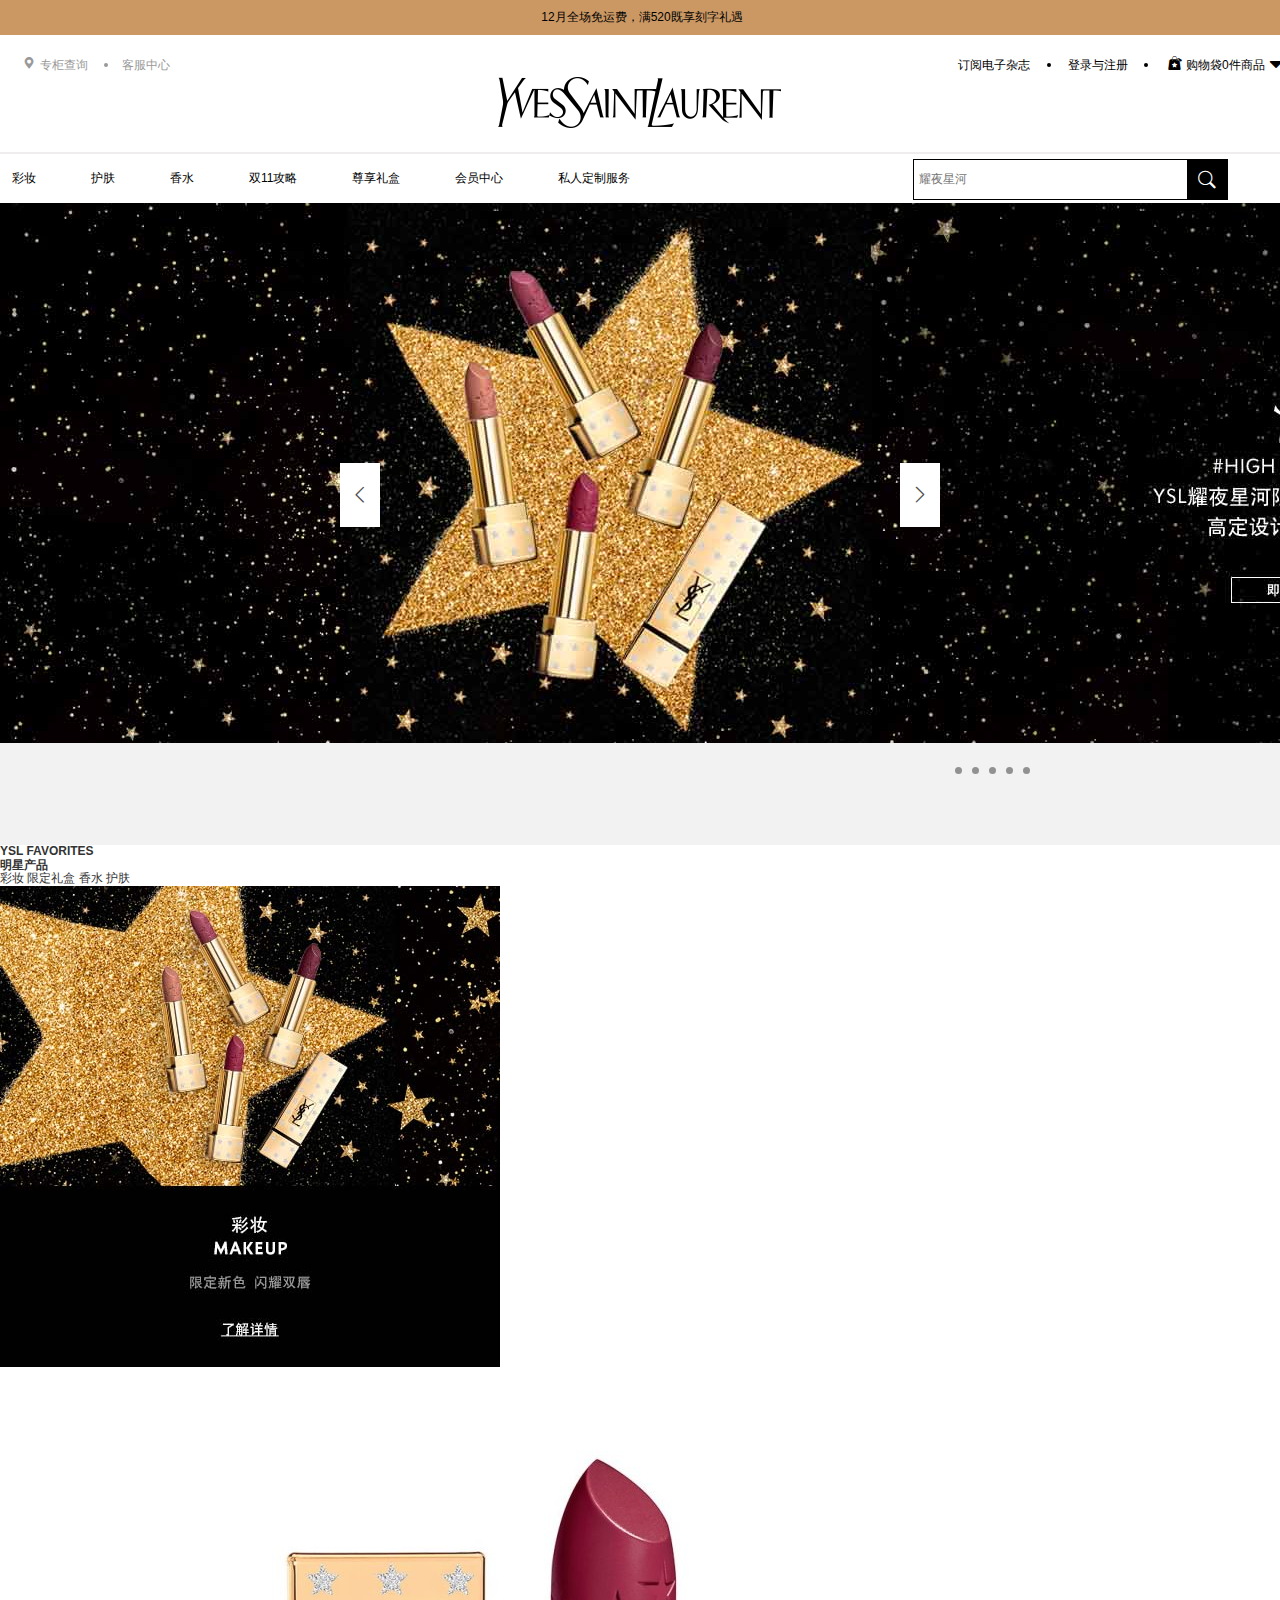
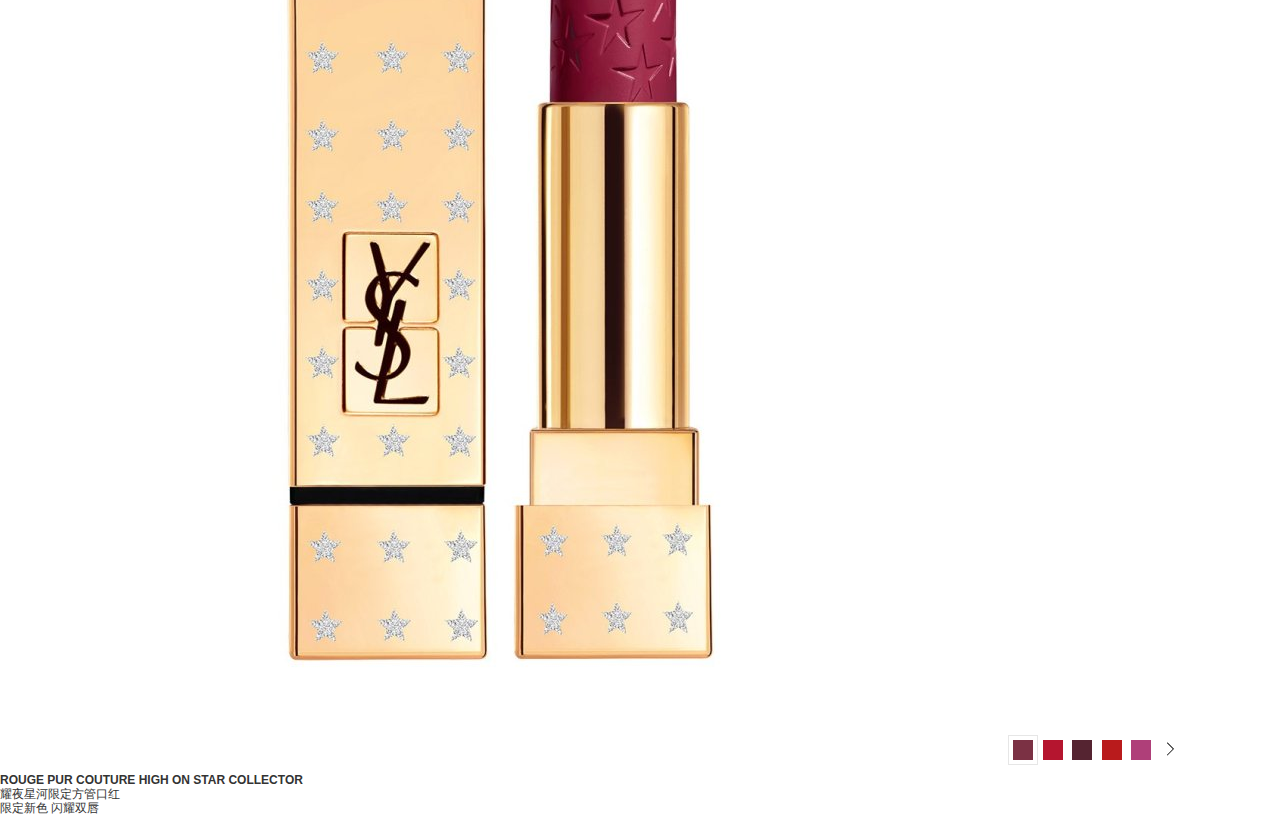
==== index.html @ 13179c7d "提交作业" ====
<!DOCTYPE html>
<html lang="en">

<head>
    <meta charset="UTF-8">
    <meta name="viewport" content="width=device-width, initial-scale=1.0">
    <meta http-equiv="X-UA-Compatible" content="ie=edge">
    <title>Document</title>
    <link rel="stylesheet" href="./lib/reset/reset.css">
    <link rel="stylesheet" href="./css/common.css">
    <link rel="stylesheet" href="./css/index.css">
</head>

<body>
    <!-- 顶部 -->
    <div class="top">
        <div class="container">
            <a href="">12月全场免运费，满520既享刻字礼遇</a>
        </div>
    </div>
    <!-- 顶部导航 -->
    <div class="topnav">
        <div class="container">
            <div class="topnav-left">
                <a href=""><i class="iconfont">&#xe734;</i> 专柜查询</a>
                <a href="" class="dian">客服中心</a>
            </div>
            <img src="./img/logo@2x.png" alt="">
            <div class="topnav-right">
                <a href="">订阅电子杂志</a>
                <a href="" class="dian">登录与注册</a>
                <a href=""><i class="iconfont">&#xe719;</i> 购物袋0件商品 <i class="iconfont">&#xe642;</i></a>
            </div>
            <hr>
        </div>
    </div>
    <!-- 搜索框 -->
    <div class="searchnav">
            <div class="mylips">
                    <div class="mylips-text clearfix">
                        <dl>
                            <dt>唇部</dt>
                            <dd>唇膏</dd>
                            <dd>唇釉</dd>
                            <dd>唇油</dd>
                            <dd>唇颊霜</dd>
                        </dl>
                        <dl>
                            <dt>面部</dt>
                            <dd>明彩笔</dd>
                            <dd>妆前隔离</dd>
                            <dd>粉底</dd>
                            <dd>粉饼</dd>
                            <dd>蜜粉</dd>
                            <dd>腮红</dd>
                        </dl>
                        <dl>
                            <dt>眼部</dt>
                            <dd>睫毛膏</dd>
                            <dd>眼线</dd>
                            <dd>眉笔</dd>
                            <dd>眼影</dd>
                        </dl>
                        <dl>
                            <dt>甲油</dt>
                        </dl>
                        <dl>
                            <dt>套装及工具</dt>
                        </dl>
                    </div>
                    <div class="mylips-show">
                        <div class="mylips-show-one">
                                <strong class="new-product">新品</strong>
                            <img src="./img/口红.jpg" alt="">
                            <h4>圣罗兰细管纯口红</h4>
                            <p>不羁16色 顷刻颠倒</p>
                            <a href="">了解详情</a>
                        </div>
                        <div class="mylips-show-two">
                            <strong class="new-product">新品</strong>
                                <img src="./img/气垫展示.jpg" alt="">
                                <h4>圣罗兰[银气垫]</h4>
                                <p>高度遮瑕 整日持妆</p>
                                <a href="">了解详情</a>
                            </div>
                    </div>
                </div>
        <div class="container clearfix">
            <div class="searchnav-tab">
                <a href="" class="cai"><span>彩妆</span>
                </a>
                <a href="">护肤</a>
                <a href="">香水</a>
                <a href="">双11攻略</a>
                <a href="">尊享礼盒</a>
                <a href="">会员中心</a>
                <a href="">私人定制服务</a>
            </div>
            <div class="searchnav-search">
                <input type="text" placeholder="耀夜星河">
                <div class="searchnav-search-reading">
                    <i class="iconfont">&#xe6dd;</i>
                </div>
            </div>
        </div>
    </div>
    <!-- 轮播图 -->
    <div class="carousel">
        <a href=""><img src="./img/轮播口红.jpg" alt=""></a>
            <i class="iconfont left">&#xe74a;</i>
            <i class="iconfont right">&#xe74b;</i>
            <ul>
                <li></li>
                <li></li>
                <li></li>
                <li></li>
                <li></li>
            </ul>
    </div>
    <!-- 明星产品 -->
    <div class="star">
        <div class="container">
            <div class="star-title">
                <h4>YSL FAVORITES</h4>
                <h2>明星产品</h2>
                <div class="star-title-tab">
                    <a href="">彩妆</a>
                    <a href="">限定礼盒</a>
                    <a href="">香水</a>
                    <a href="">护肤</a>
                </div>
            </div>
            <div class="star-content">
                <img src="./img/彩妆了解详情.jpg" alt="">
                <div class="star-content-right">
                    <a href="">
                        <img src="./img/方管口红.jpg" alt="">
                        <img src="./img/图层2.png" alt="">
                        <h4>ROUGE PUR COUTURE HIGH ON STAR COLLECTOR</h4>
                        <p>耀夜星河限定方管口红</p>
                        <span>限定新色 闪耀双唇</span>
                    </a>
                </div>
            </div>
        </div>
    </div>
</body>

</html>
---- css/common.css ----
/* 版心 */
.container{
    position: relative;
    width: 1284px;
    margin: 0 auto;
}
/* 清除浮动 */
.clearfix:before,
.clearfix:after{
    content: "";
    display: table;
}
.clearfix:after{
    clear: both;
}
.container{
    *zoom: 1;
}
/* 字体图标 */
@font-face {font-family: "iconfont";
    src: url('../fonts/iconfont.eot?t=1575134746528'); /* IE9 */
    src: url('../fonts/iconfont.eot?t=1575134746528#iefix') format('embedded-opentype'), /* IE6-IE8 */
    url('[data-uri]') format('woff2'),
    url('../fonts/iconfont.woff?t=1575134746528') format('woff'),
    url('../fonts/iconfont.ttf?t=1575134746528') format('truetype'), /* chrome, firefox, opera, Safari, Android, iOS 4.2+ */
    url('../fonts/iconfont.svg?t=1575134746528#iconfont') format('svg'); /* iOS 4.1- */
  }
  
  .iconfont {
    font-family: "iconfont" !important;
    font-size: 16px;
    font-style: normal;
    -webkit-font-smoothing: antialiased;
    -moz-osx-font-smoothing: grayscale;
  }
  
  .icon-xiasanjiaoxing:before {
    content: "\e642";
  }
  
  .icon-yuandian:before {
    content: "\e630";
  }
  
  .icon-shouji:before {
    content: "\e615";
  }
  
  .icon-xinlang:before {
    content: "\e608";
  }
  
  .icon-suo:before {
    content: "\e657";
  }
  
  .icon-dizhi:before {
    content: "\e734";
  }
  
  .icon-liwu:before {
    content: "\e639";
  }
  
  .icon-qicheqianlian-:before {
    content: "\e610";
  }
  
  .icon-fangdajing:before {
    content: "\e6dd";
  }
  
  .icon-weixin:before {
    content: "\e686";
  }
  
  .icon-changyongtubiao-xianxingdaochu-zhuanqu-:before {
    content: "\e74a";
  }
  
  .icon-changyongtubiao-xianxingdaochu-zhuanqu-1:before {
    content: "\e74b";
  }
  
  .icon-V:before {
    content: "\e719";
  }
---- css/index.css ----
/* 顶部 */
.top{
    height: 35px;
    background-color: #cb9864;
}
.top a{
    display: block;
    font-size: 12px;
    color: #000000;
    line-height: 35px;
    text-align: center;
}
/* 顶部导航 */
.topnav{
    height: 118px;
}
.topnav hr{
    width: 1340px;
    border: 1px solid #efeded;
    margin-top: 20px;
}
.topnav-left{
    float: left;
    margin-left: 21px;
    margin-top: 19px;
}
.topnav-left a{
    color: #999999;
}
.topnav-left .dian{
    position: relative;
    margin-left: 30px;
}
.topnav-left .dian:after{
    content: "";
    position: absolute;
    top: 5px;
    left: -18px;
    width: 4px;
    height: 4px;
    background-color: #999999;
    border-radius: 50%;
}
.topnav img{
    width: 283px;
    margin-top: 42px;
    margin-left: 328px;
    margin-right: 145px;
}
.topnav-right{
    float: right;
    margin-top: 19px;
}
.topnav-right a{
    color: #000000;
}
.topnav-right .dian{
    position: relative;
    margin: 0px 35px;
}
.topnav-right .dian:after{
    content: "";
    position: absolute;
    top: 5px;
    left: -21px;
    width: 4px;
    height: 4px;
    background-color: #000000;
    border-radius: 50%;
}
.topnav-right .dian:before{
    content: "";
    position: absolute;
    top: 5px;
    right: -20px;
    width: 4px;
    height: 4px;
    background-color: #000000;
    border-radius: 50%;
}
/* 搜索导航 */
.searchnav{
    position: relative;
    height: 50px;
}
.searchnav-tab{
    float: left;
    text-align: center;
    margin-right: 283px;
}
.searchnav-tab a{
    float: left;
    color: #000000;
    margin-right: 55px;
    line-height: 50px;
    text-align: center;
}
.searchnav a:first-child{
    /* position: relative; */
    margin-left: 12px;
}
.searchnav a:last-child{
    margin-right: 0px;
}
.searchnav-search{
    float: left;
    width: 313px;
    height: 39px;
    border: 1px solid #000000;
    text-align: center;
    margin-top: 6px;
}
.searchnav-search input{
    float: left;
    width: 263px;
    height: 37px;
    padding: 0px 5px;
    border: none;
    color: #000000;
}
.searchnav-search .searchnav-search-reading{
    float: right;
    width: 40px;
    height: 40px;
    background-color: #000000;
}
.searchnav-search i{
    font-size: 20px;
    color: #ffffff;
    line-height: 40px;
}
/* 鼠标移入效果 */
.searchnav .mylips{
    display: none;
    position: absolute;
    bottom: -510px;
    left: 0px;
    width: 1920px;
    height: 507px;
    background-color: #ffffff;
    border-top: 1px solid #000000;
}
.cai:hover .mylips{
    display: block;
}
.cai:hover{
    color: #d9b58f;
}
.mylips-text{
    height: 243px;
    padding: 42px 0px;
}
.mylips-text dl:first-child{
    margin-left: 332px;
}
.mylips-text dl{
    float: left;
    text-align: left;
    margin-right: 210px;
}
.mylips-text dl dt{
    font-weight: bold;
    color: #000000;
    margin-bottom: 10px;
}
.mylips-text dl dd{
    line-height: 22px;
    color: #000000;
}
.mylips-show{
    height: 180px;
    padding: 30px 0px;
    background-color: #f2f2f2;
    box-sizing: border-box;
}
.mylips-show-one{
    position: relative;
    float: left;
    width: 335px;
    margin-left: 332px;
    margin-right: 295px;
}
.mylips-show-one img,
.mylips-show-two img{
    float: left;
    margin-right: 20px;
}
.mylips-show-one h4,
.mylips-show-two h4{
    float: left;
    margin-top: 27px;
    margin-bottom: 10px;
}
.mylips-show-one p,
.mylips-show-two p{
    float: left;
    margin-bottom: 30px;
}
.mylips-show-one a,
.mylips-show-two a{
    float: left;
    line-height: 12px;
    text-decoration: underline;
}
.mylips-show-two{
    position: relative;
    float: left;
    width: 335px;
}
.new-product{
    position: absolute;
    top: 0;
    left: 0;
    width: 54px;
    height: 29px;
    background-color: #000000;
    color: #ffffff;
    font-size: 12px;
    line-height: 29px;
    text-align: center;
}
/* 轮播图 */
.carousel{
    position: relative;
    height: 642px;
    /* padding-bottom: 106; */
    box-sizing: border-box;
    background-color: #f2f2f2;
}
.carousel .left{
    position: absolute;
    top: 260px;
    left: 340px;
    font-size: 20px;
    color: #4e4e4e;
    width: 40px;
    height: 64px;
    background-color: #fff;
    line-height: 64px;
    text-align: center;
}
.carousel .right{
    position: absolute;
    top: 260px;
    right: 340px;
    font-size: 20px;
    color: #4e4e4e;
    width: 40px;
    height: 64px;
    background-color: #fff;
    line-height: 64px;
    text-align: center;
}
.carousel  ul{
    text-align: center;
    height: 10px;
    margin-left: 950px;
    margin-top: 20px;
}
.carousel  ul li{
    float: left;
    width: 7px;
    height: 7px;
    border-radius: 50%;
    margin: 0px 5px;
    background-color: #919191;
    text-align: center;
}
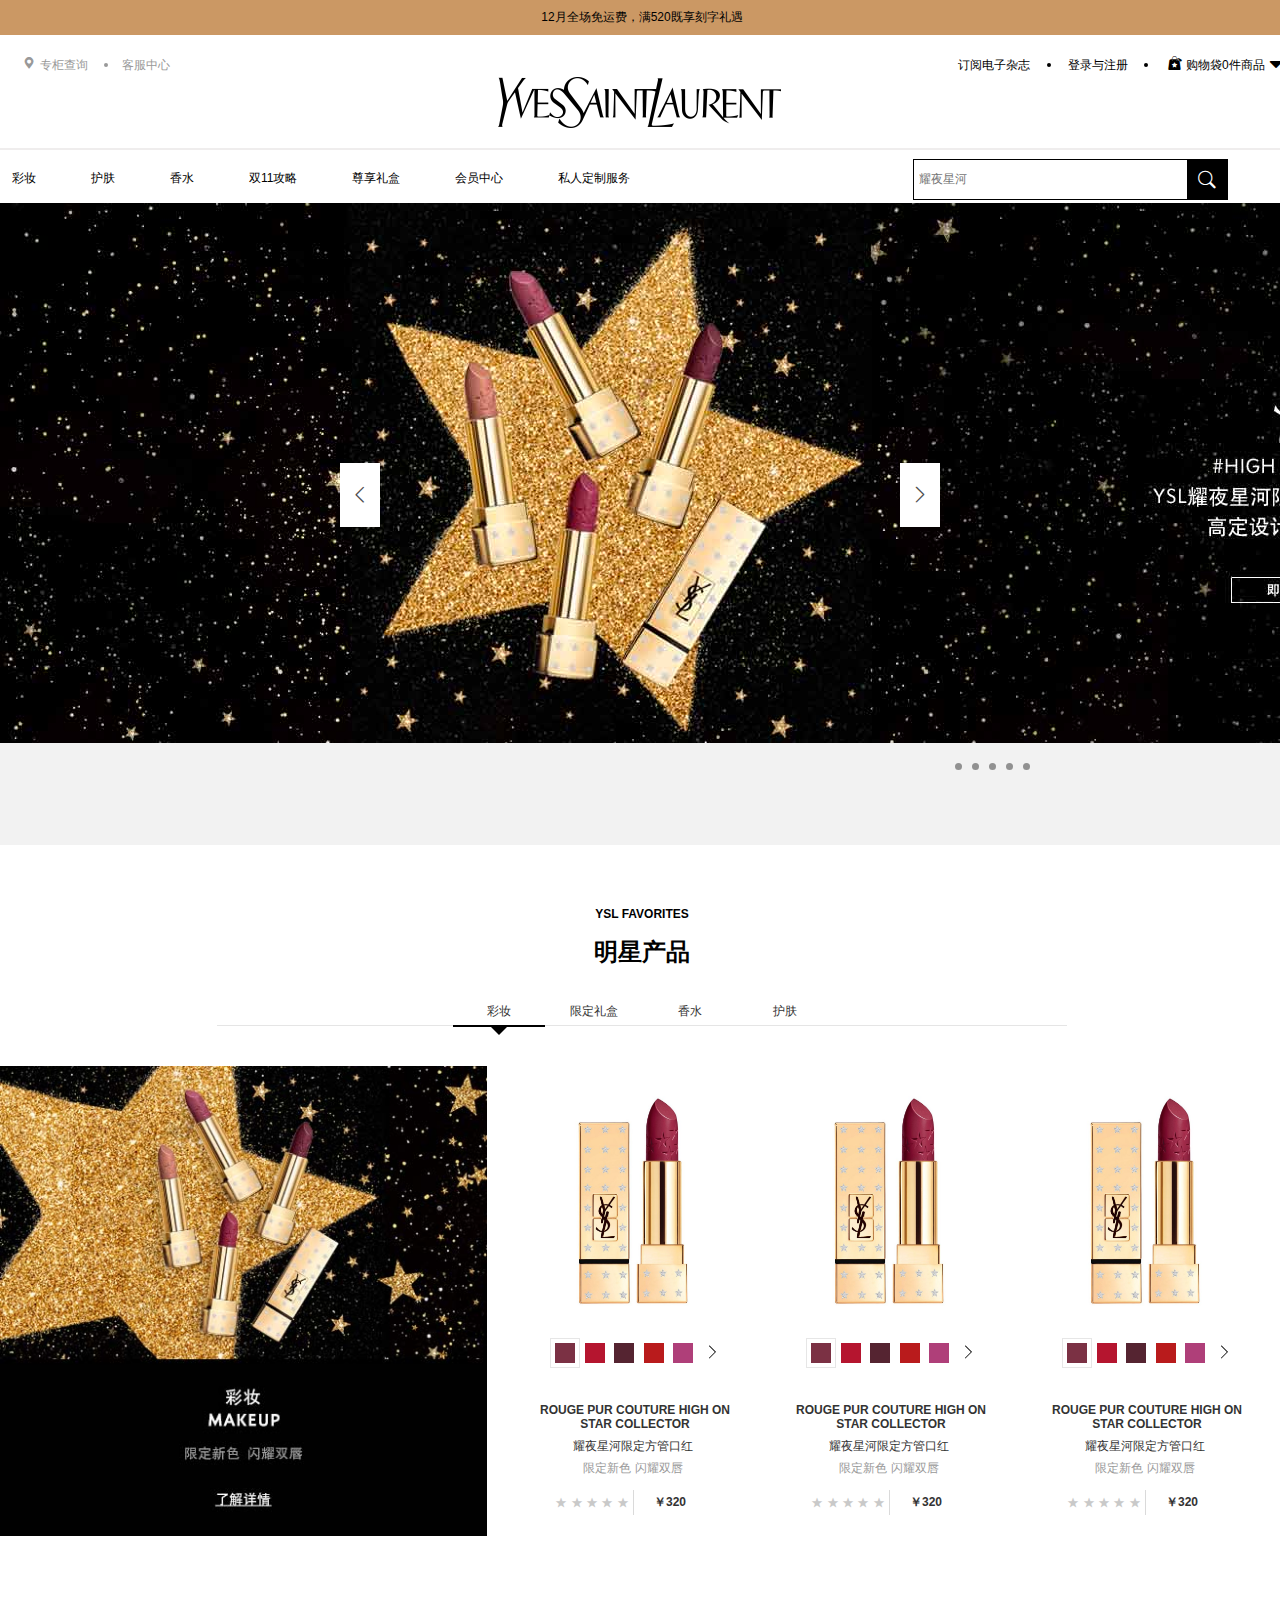
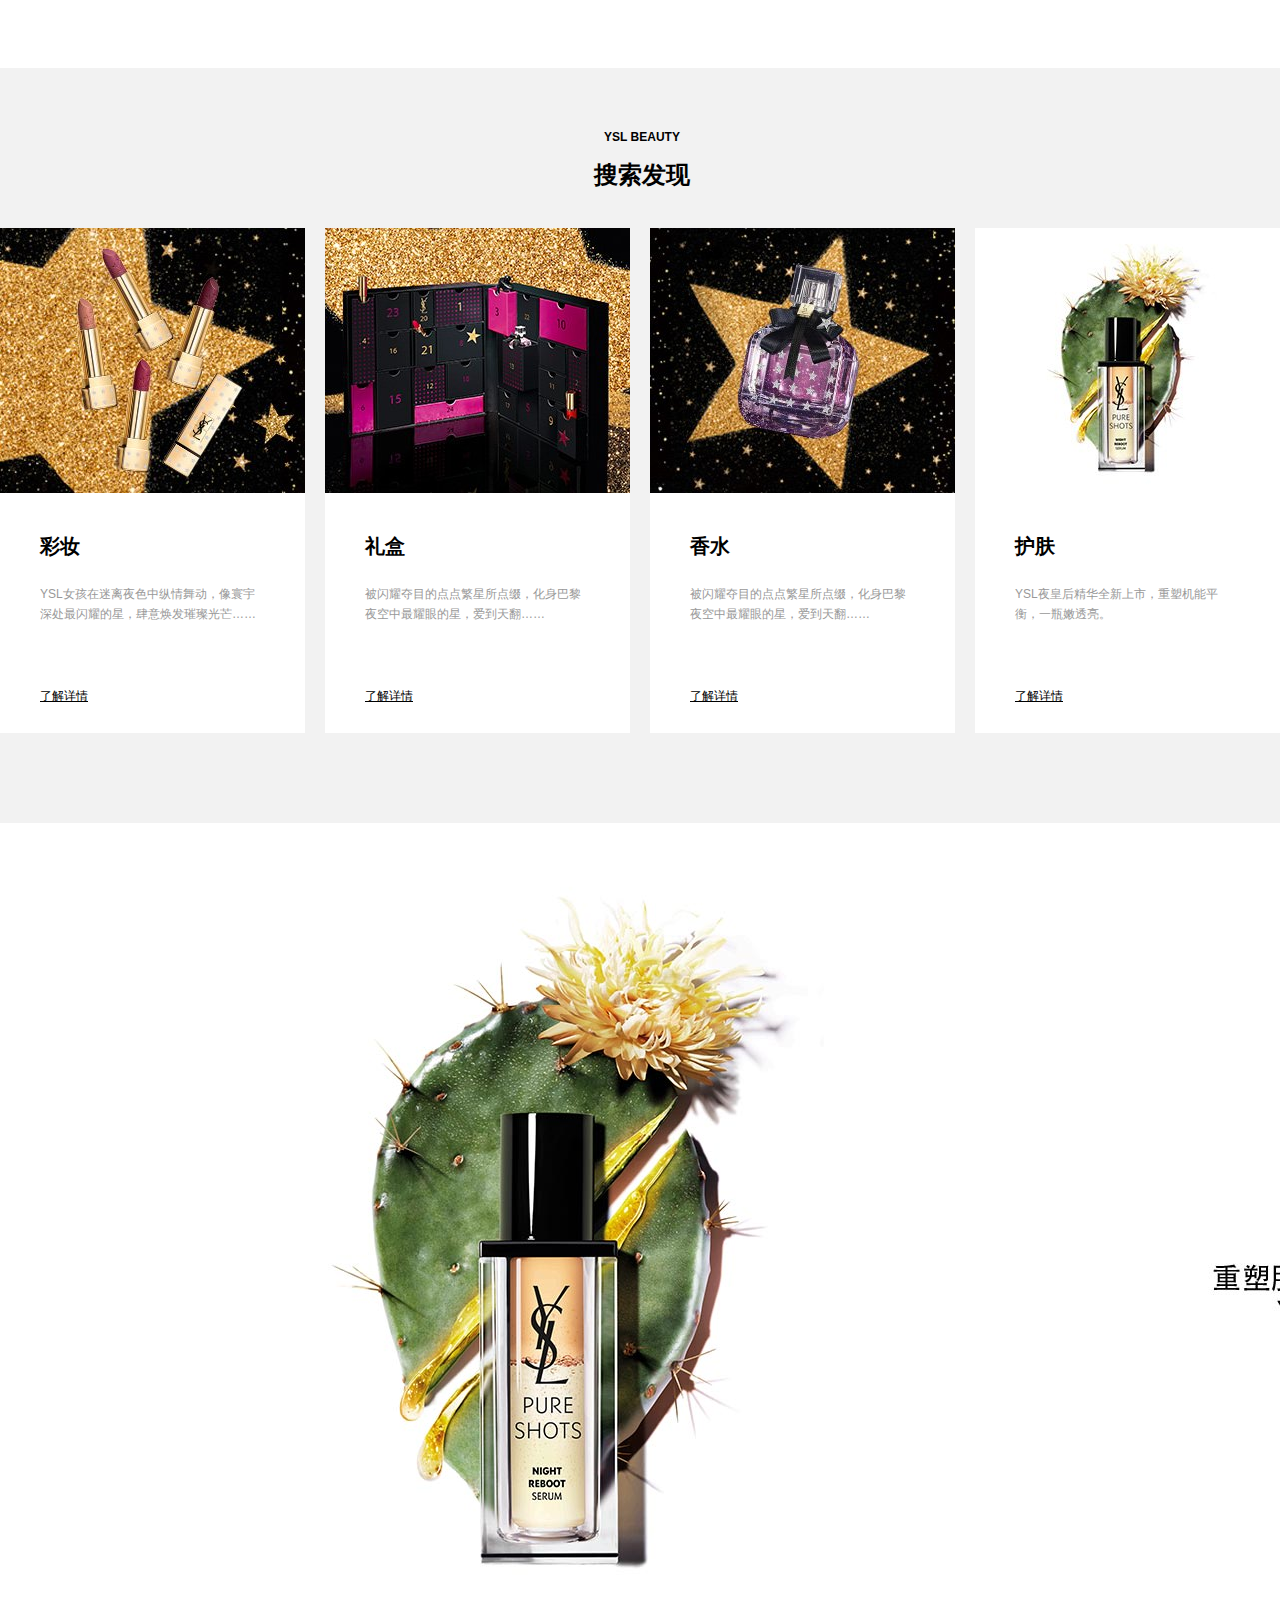
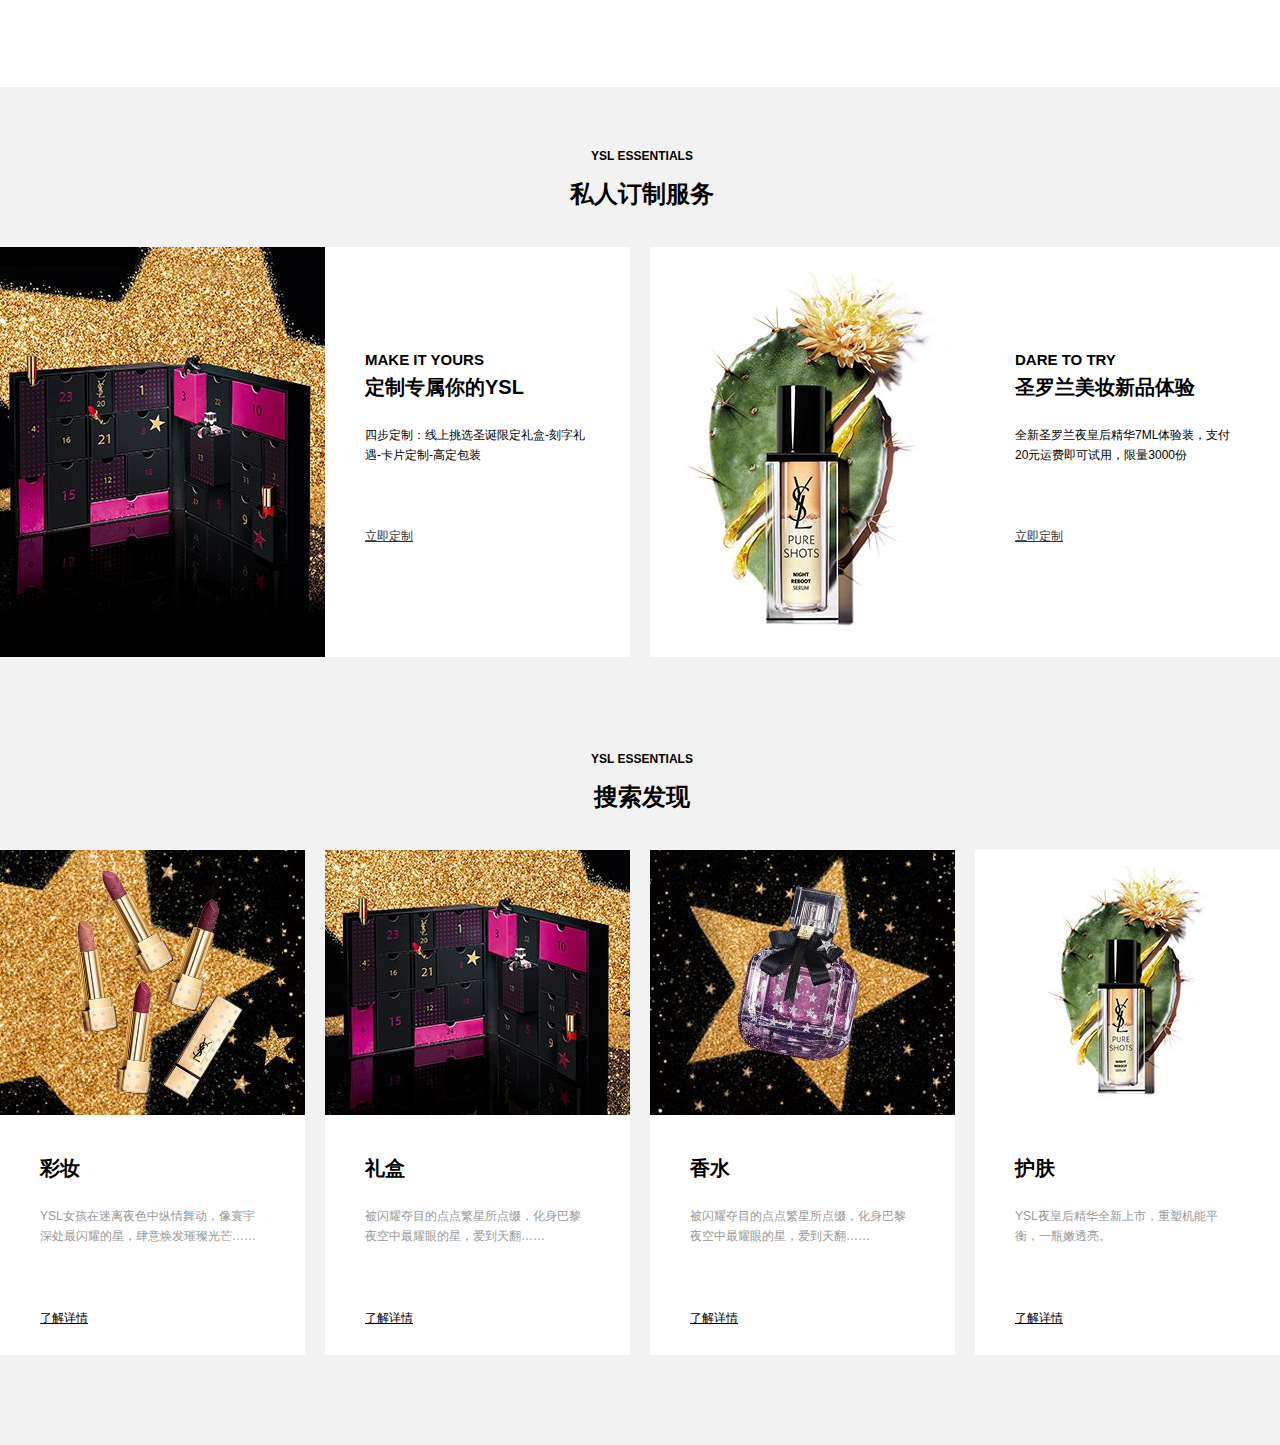
==== commit 5e1900ff: "提交作业" ====
--- a/index.html
+++ b/index.html
@@ -36,55 +36,55 @@
     </div>
     <!-- 搜索框 -->
     <div class="searchnav">
-            <div class="mylips">
-                    <div class="mylips-text clearfix">
-                        <dl>
-                            <dt>唇部</dt>
-                            <dd>唇膏</dd>
-                            <dd>唇釉</dd>
-                            <dd>唇油</dd>
-                            <dd>唇颊霜</dd>
-                        </dl>
-                        <dl>
-                            <dt>面部</dt>
-                            <dd>明彩笔</dd>
-                            <dd>妆前隔离</dd>
-                            <dd>粉底</dd>
-                            <dd>粉饼</dd>
-                            <dd>蜜粉</dd>
-                            <dd>腮红</dd>
-                        </dl>
-                        <dl>
-                            <dt>眼部</dt>
-                            <dd>睫毛膏</dd>
-                            <dd>眼线</dd>
-                            <dd>眉笔</dd>
-                            <dd>眼影</dd>
-                        </dl>
-                        <dl>
-                            <dt>甲油</dt>
-                        </dl>
-                        <dl>
-                            <dt>套装及工具</dt>
-                        </dl>
-                    </div>
-                    <div class="mylips-show">
-                        <div class="mylips-show-one">
-                                <strong class="new-product">新品</strong>
-                            <img src="./img/口红.jpg" alt="">
-                            <h4>圣罗兰细管纯口红</h4>
-                            <p>不羁16色 顷刻颠倒</p>
-                            <a href="">了解详情</a>
-                        </div>
-                        <div class="mylips-show-two">
-                            <strong class="new-product">新品</strong>
-                                <img src="./img/气垫展示.jpg" alt="">
-                                <h4>圣罗兰[银气垫]</h4>
-                                <p>高度遮瑕 整日持妆</p>
-                                <a href="">了解详情</a>
-                            </div>
-                    </div>
-                </div>
+        <div class="mylips">
+            <div class="mylips-text clearfix">
+                <dl>
+                    <dt>唇部</dt>
+                    <dd>唇膏</dd>
+                    <dd>唇釉</dd>
+                    <dd>唇油</dd>
+                    <dd>唇颊霜</dd>
+                </dl>
+                <dl>
+                    <dt>面部</dt>
+                    <dd>明彩笔</dd>
+                    <dd>妆前隔离</dd>
+                    <dd>粉底</dd>
+                    <dd>粉饼</dd>
+                    <dd>蜜粉</dd>
+                    <dd>腮红</dd>
+                </dl>
+                <dl>
+                    <dt>眼部</dt>
+                    <dd>睫毛膏</dd>
+                    <dd>眼线</dd>
+                    <dd>眉笔</dd>
+                    <dd>眼影</dd>
+                </dl>
+                <dl>
+                    <dt>甲油</dt>
+                </dl>
+                <dl>
+                    <dt>套装及工具</dt>
+                </dl>
+            </div>
+            <div class="mylips-show">
+                <div class="mylips-show-one">
+                    <strong class="new-product">新品</strong>
+                    <img src="./img/口红.jpg" alt="">
+                    <h4>圣罗兰细管纯口红</h4>
+                    <p>不羁16色 顷刻颠倒</p>
+                    <a href="">了解详情</a>
+                </div>
+                <div class="mylips-show-two">
+                    <strong class="new-product">新品</strong>
+                    <img src="./img/气垫展示.jpg" alt="">
+                    <h4>圣罗兰[银气垫]</h4>
+                    <p>高度遮瑕 整日持妆</p>
+                    <a href="">了解详情</a>
+                </div>
+            </div>
+        </div>
         <div class="container clearfix">
             <div class="searchnav-tab">
                 <a href="" class="cai"><span>彩妆</span>
@@ -107,15 +107,15 @@
     <!-- 轮播图 -->
     <div class="carousel">
         <a href=""><img src="./img/轮播口红.jpg" alt=""></a>
-            <i class="iconfont left">&#xe74a;</i>
-            <i class="iconfont right">&#xe74b;</i>
-            <ul>
-                <li></li>
-                <li></li>
-                <li></li>
-                <li></li>
-                <li></li>
-            </ul>
+        <i class="iconfont left">&#xe74a;</i>
+        <i class="iconfont right">&#xe74b;</i>
+        <ul>
+            <li></li>
+            <li></li>
+            <li></li>
+            <li></li>
+            <li></li>
+        </ul>
     </div>
     <!-- 明星产品 -->
     <div class="star">
@@ -130,20 +130,166 @@
                     <a href="">护肤</a>
                 </div>
             </div>
-            <div class="star-content">
-                <img src="./img/彩妆了解详情.jpg" alt="">
+            <div class="star-content clearfix">
+                <img src="./img/彩妆了解详情.jpg" class="cosmetics">
                 <div class="star-content-right">
                     <a href="">
                         <img src="./img/方管口红.jpg" alt="">
-                        <img src="./img/图层2.png" alt="">
-                        <h4>ROUGE PUR COUTURE HIGH ON STAR COLLECTOR</h4>
+                        <img src="./img/图层2.png" class="color-lump">
+                        <h2>ROUGE PUR COUTURE HIGH ON STAR COLLECTOR</h2>
                         <p>耀夜星河限定方管口红</p>
                         <span>限定新色 闪耀双唇</span>
-                    </a>
-                </div>
-            </div>
-        </div>
-    </div>
+                       <div class="star-content-right-footer">
+                        <div class="five-star">
+                            <i class="iconfont">&#xe66f;</i>
+                            <i class="iconfont">&#xe66f;</i>
+                            <i class="iconfont">&#xe66f;</i>
+                            <i class="iconfont">&#xe66f;</i>
+                            <i class="iconfont">&#xe66f;</i>
+                        </div>
+                        <del>￥320</del>
+                       </div>
+                    </a>
+                    <a href="">
+                        <img src="./img/方管口红.jpg" alt="">
+                        <img src="./img/图层2.png" class="color-lump">
+                        <h2>ROUGE PUR COUTURE HIGH ON STAR COLLECTOR</h2>
+                        <p>耀夜星河限定方管口红</p>
+                        <span>限定新色 闪耀双唇</span>
+                       <div class="star-content-right-footer">
+                        <div class="five-star">
+                            <i class="iconfont">&#xe66f;</i>
+                            <i class="iconfont">&#xe66f;</i>
+                            <i class="iconfont">&#xe66f;</i>
+                            <i class="iconfont">&#xe66f;</i>
+                            <i class="iconfont">&#xe66f;</i>
+                        </div>
+                        <del>￥320</del>
+                       </div>
+                    </a>
+                    <a href="">
+                        <img src="./img/方管口红.jpg" alt="">
+                        <img src="./img/图层2.png" class="color-lump">
+                        <h2>ROUGE PUR COUTURE HIGH ON STAR COLLECTOR</h2>
+                        <p>耀夜星河限定方管口红</p>
+                        <span>限定新色 闪耀双唇</span>
+                       <div class="star-content-right-footer">
+                        <div class="five-star">
+                            <i class="iconfont">&#xe66f;</i>
+                            <i class="iconfont">&#xe66f;</i>
+                            <i class="iconfont">&#xe66f;</i>
+                            <i class="iconfont">&#xe66f;</i>
+                            <i class="iconfont">&#xe66f;</i>
+                        </div>
+                        <del>￥320</del>
+                       </div>
+                    </a>
+                </div>
+            </div>
+        </div>
+    </div>
+    <!-- 搜索发现 -->
+    <div class="find">
+        <div class="container">
+            <div class="find-title">
+                <h4>YSL BEAUTY</h4>
+                <h2>搜索发现</h2>
+            </div>
+            <div class="find-content">
+                <a href="">
+                    <img src="./img/caizhuang.jpg" alt="">
+                    <h2>彩妆</h2>
+                    <p>YSL女孩在迷离夜色中纵情舞动，像寰宇深处最闪耀的星，肆意焕发璀璨光芒……</p>
+                    <del>了解详情</del>
+                </a>
+                <a href="">
+                    <img src="./img/礼盒.jpg" alt="">
+                    <h2>礼盒</h2>
+                    <p>被闪耀夺目的点点繁星所点缀，化身巴黎夜空中最耀眼的星，爱到天翻……</p>
+                    <del>了解详情</del>
+                </a>
+                <a href="">
+                    <img src="./img/香水点点繁星.jpg" alt="">
+                    <h2>香水</h2>
+                    <p>被闪耀夺目的点点繁星所点缀，化身巴黎夜空中最耀眼的星，爱到天翻……</p>
+                    <del>了解详情</del>
+                </a>
+                <a href="">
+                    <img src="./img/护肤.jpg" alt="">
+                    <h2>护肤</h2>
+                    <p>YSL夜皇后精华全新上市，重塑机能平衡，一瓶嫩透亮。</p>
+                    <del>了解详情</del>
+                </a>
+            </div>
+        </div>
+    </div>
+    <!-- 皇后精华大图 -->
+    <div class="ad">
+        <img src="./img/皇后精华大图.jpg" alt="">
+    </div>
+      <!-- 私人定制服务 -->
+      <div class="make">
+        <div class="container">
+            <div class="make-title">
+                <h4>YSL ESSENTIALS</h4>
+                <h2>私人订制服务</h2>
+            </div>
+            <div class="make-content">
+                <div class="make-content-left">
+                    <a href=""><img src="./img/定制专属你的.jpg" alt=""></a>
+                    <div class="make-content-left-text">
+                            <h2>MAKE IT YOURS</h2>
+                            <h3>定制专属你的YSL</h3>
+                            <p>四步定制：线上挑选圣诞限定礼盒-刻字礼遇-卡片定制-高定包装</p>
+                            <a href="">立即定制</a>
+                    </div>
+                </div>
+                <div class="make-content-left">
+                        <a href=""><img src="./img/皇后精华新品体验.jpg" alt=""></a>
+                        <div class="make-content-left-text">
+                                <h2>DARE TO TRY</h2>
+                                <h3>圣罗兰美妆新品体验</h3>
+                                <p>全新圣罗兰夜皇后精华7ML体验装，支付20元运费即可试用，限量3000份</p>
+                                <a href="">立即定制</a>
+                        </div>
+                    </div>
+            </div>
+        </div>
+    </div>
+    <!-- 寻找你的妆彩灵感 -->
+    <div class="find">
+            <div class="container">
+                <div class="find-title">
+                    <h4>YSL ESSENTIALS</h4>
+                    <h2>搜索发现</h2>
+                </div>
+                <div class="find-content">
+                    <a href="">
+                        <img src="./img/caizhuang.jpg" alt="">
+                        <h2>彩妆</h2>
+                        <p>YSL女孩在迷离夜色中纵情舞动，像寰宇深处最闪耀的星，肆意焕发璀璨光芒……</p>
+                        <del>了解详情</del>
+                    </a>
+                    <a href="">
+                        <img src="./img/礼盒.jpg" alt="">
+                        <h2>礼盒</h2>
+                        <p>被闪耀夺目的点点繁星所点缀，化身巴黎夜空中最耀眼的星，爱到天翻……</p>
+                        <del>了解详情</del>
+                    </a>
+                    <a href="">
+                        <img src="./img/香水点点繁星.jpg" alt="">
+                        <h2>香水</h2>
+                        <p>被闪耀夺目的点点繁星所点缀，化身巴黎夜空中最耀眼的星，爱到天翻……</p>
+                        <del>了解详情</del>
+                    </a>
+                    <a href="">
+                        <img src="./img/护肤.jpg" alt="">
+                        <h2>护肤</h2>
+                        <p>YSL夜皇后精华全新上市，重塑机能平衡，一瓶嫩透亮。</p>
+                        <del>了解详情</del>
+                    </a>
+                </div>
+            </div>
+        </div>
 </body>
-
 </html>--- a/css/common.css
+++ b/css/common.css
@@ -18,72 +18,75 @@
 }
 /* 字体图标 */
 @font-face {font-family: "iconfont";
-    src: url('../fonts/iconfont.eot?t=1575134746528'); /* IE9 */
-    src: url('../fonts/iconfont.eot?t=1575134746528#iefix') format('embedded-opentype'), /* IE6-IE8 */
-    url('[data-uri]') format('woff2'),
-    url('../fonts/iconfont.woff?t=1575134746528') format('woff'),
-    url('../fonts/iconfont.ttf?t=1575134746528') format('truetype'), /* chrome, firefox, opera, Safari, Android, iOS 4.2+ */
-    url('../fonts/iconfont.svg?t=1575134746528#iconfont') format('svg'); /* iOS 4.1- */
-  }
-  
-  .iconfont {
-    font-family: "iconfont" !important;
-    font-size: 16px;
-    font-style: normal;
-    -webkit-font-smoothing: antialiased;
-    -moz-osx-font-smoothing: grayscale;
-  }
-  
-  .icon-xiasanjiaoxing:before {
-    content: "\e642";
-  }
-  
-  .icon-yuandian:before {
-    content: "\e630";
-  }
-  
-  .icon-shouji:before {
-    content: "\e615";
-  }
-  
-  .icon-xinlang:before {
-    content: "\e608";
-  }
-  
-  .icon-suo:before {
-    content: "\e657";
-  }
-  
-  .icon-dizhi:before {
-    content: "\e734";
-  }
-  
-  .icon-liwu:before {
-    content: "\e639";
-  }
-  
-  .icon-qicheqianlian-:before {
-    content: "\e610";
-  }
-  
-  .icon-fangdajing:before {
-    content: "\e6dd";
-  }
-  
-  .icon-weixin:before {
-    content: "\e686";
-  }
-  
-  .icon-changyongtubiao-xianxingdaochu-zhuanqu-:before {
-    content: "\e74a";
-  }
-  
-  .icon-changyongtubiao-xianxingdaochu-zhuanqu-1:before {
-    content: "\e74b";
-  }
-  
-  .icon-V:before {
-    content: "\e719";
-  }
-  
-  +  src: url('../fonts/iconfont.eot?t=1575342287046'); /* IE9 */
+  src: url('../fonts/iconfont.eot?t=1575342287046#iefix') format('embedded-opentype'), /* IE6-IE8 */
+  url('[data-uri]') format('woff2'),
+  url('../fonts/iconfont.woff?t=1575342287046') format('woff'),
+  url('../fonts/iconfont.ttf?t=1575342287046') format('truetype'), /* chrome, firefox, opera, Safari, Android, iOS 4.2+ */
+  url('../fonts/iconfont.svg?t=1575342287046#iconfont') format('svg'); /* iOS 4.1- */
+}
+
+.iconfont {
+  font-family: "iconfont" !important;
+  font-size: 16px;
+  font-style: normal;
+  -webkit-font-smoothing: antialiased;
+  -moz-osx-font-smoothing: grayscale;
+}
+
+.icon-xiasanjiaoxing:before {
+  content: "\e642";
+}
+
+.icon-yuandian:before {
+  content: "\e630";
+}
+
+.icon-shouji:before {
+  content: "\e615";
+}
+
+.icon-xinlang:before {
+  content: "\e608";
+}
+
+.icon-suo:before {
+  content: "\e657";
+}
+
+.icon-dizhi:before {
+  content: "\e734";
+}
+
+.icon-liwu:before {
+  content: "\e639";
+}
+
+.icon-qicheqianlian-:before {
+  content: "\e610";
+}
+
+.icon-fangdajing:before {
+  content: "\e6dd";
+}
+
+.icon-weixin:before {
+  content: "\e686";
+}
+
+.icon-changyongtubiao-xianxingdaochu-zhuanqu-:before {
+  content: "\e74a";
+}
+
+.icon-changyongtubiao-xianxingdaochu-zhuanqu-1:before {
+  content: "\e74b";
+}
+
+.icon-wujiaoxing:before {
+  content: "\e66f";
+}
+
+.icon-V:before {
+  content: "\e719";
+}
+
--- a/css/index.css
+++ b/css/index.css
@@ -265,4 +265,240 @@
     margin: 0px 5px;
     background-color: #919191;
     text-align: center;
+}
+/* 明星产品 */
+.star{
+    height: 760px;
+    background-color: #ffffff;
+    text-align: center;
+}
+.star-title{
+    margin-bottom: 40px;
+}
+.star-title h4{
+    font-size: 12px;
+    color: #000000;
+    margin-top: 63px;
+    margin-bottom: 16px;
+    font-weight: 800;
+}
+.star-title h2{
+    font-size: 24px;
+    color: #000000;
+    margin-bottom: 40px;
+}
+.star-title-tab{
+    width: 850px;
+    height: 20px;
+    border-bottom: 1px solid #e5e5e5;
+    margin: auto;
+}
+.star-title-tab a{
+    display: inline-block;
+    width: 92px;
+    height: 20px;
+    text-align: center;
+} 
+.star-title-tab a:first-child{
+    position: relative;
+    border-bottom: 2px solid #000;
+}
+.star-title-tab a:first-child:after{
+    content: "";
+    position: absolute;
+    left: 38px;
+    bottom: -18px;
+    width: 0;
+    height: 0;
+    border-top:  8px solid #000;
+    border-right: 8px solid transparent;
+    border-bottom: 8px solid transparent;
+    border-left: 8px solid transparent;
+
+}
+.star-content .cosmetics{
+    float: left;
+    width: 487px;
+    height: 470px;
+}
+.star-content-right{
+    float: left;
+    width: 773px;
+    height: 470px;
+    margin-left: 18px;
+}
+.star-content-right a{
+    float: left;
+    width: 256px;
+    height: 470px;
+    text-align: center;
+    /* margin: 0px auto; */
+}
+.star-content-right a img:first-child{
+    height: 256px;
+    margin-top: 10px;
+}
+.color-lump{
+    margin-bottom: 30px;
+}
+.star-content-right h2{
+    /* float: left; */
+    width: 220px;
+    font-size: 12px;
+    font-weight: 900;
+    text-align: center;
+    margin-left: 20px;
+    margin-bottom: 9px;
+}
+.star-content-right p{
+      margin-bottom: 8px;
+}
+.star-content-right span{
+    display: block;
+    color: #999999;
+    margin-bottom: 14px;
+}
+.star-content-right-footer{
+    width: 140px;
+    height: 25px;
+    margin-left: 46px;
+}
+.five-star{
+    float: left;
+    height: 25px;
+    width: 82px;
+    border-right: 1px solid #dadada;
+}
+.five-star i{
+    font-size: 12px;
+    color: #c9c9c9;
+    line-height: 25px;
+}
+.star-content-right del{
+    float: left;
+    font-weight: 900;
+    margin-left: 20px;
+    line-height: 25px;
+}
+/* 搜索发现 */
+.find{
+    height: 755px;
+    background-color: #f2f2f2;
+    text-align: center;
+}
+.find-title{
+    padding-top: 63px;
+    margin-bottom: 40px;
+    box-sizing: border-box;
+}
+.find-title h4{
+    font-size: 12px;
+    color: #000000;
+    /* margin-top: 63px; */
+    margin-bottom: 16px;
+    font-weight: 800;
+}
+.find-title h2{
+    font-size: 24px;
+    color: #000000;
+    margin-bottom: 40px;
+}
+.find-content a{
+    float: left;
+    width: 305px;
+    height: 505px;
+    background-color: #ffffff;
+    text-align: left;
+    margin-right: 20px;
+}
+.find-content a h2{
+    margin-left: 40px;
+    margin-top: 42px;
+    font-size: 20px;
+    color: #000000;
+    font-weight: 900;
+}
+.find-content a p{
+    width: 222px;
+    margin-left: 40px;
+    color: #999999;
+    font-size: 12px;
+    margin-top: 26px;
+    margin-bottom: 66px;
+    line-height: 20px;
+}
+.find-content a del{
+    font-size: 12px;
+    color: #000000;
+    margin-left: 40px;
+    text-decoration: underline;
+}
+.find-content a:last-child{
+    margin-right: 0px;
+}
+/* 私人订制 */
+.make{
+    height: 603px;
+    background-color: #f2f2f2;
+    text-align: center;
+}
+.make-title{
+    padding-top: 63px;
+    margin-bottom: 40px;
+    box-sizing: border-box;
+}
+.make-title h2{
+    font-size: 24px;
+    color: #000000;
+    margin-bottom: 40px;
+}
+.make-title h4{
+    font-size: 12px;
+    color: #000000;
+    /* margin-top: 63px; */
+    margin-bottom: 16px;
+    font-weight: 800;
+}
+.make-content{
+    height: 387px;
+    text-align: left;
+}
+.make-content-left{
+    float: left;
+    width: 630px;
+    background-color: #ffffff;
+}
+.make-content-left a{
+    float: left;
+}
+.make-content-left-text{
+    float: left;
+    width: 305px;
+    padding: 0px 40px;
+    box-sizing: border-box;
+}
+.make-content-left-text h2{
+    margin-top: 104px;
+    font-size: 15px;
+    font-weight: 900;
+    color: #000000;
+    margin-bottom: 8px;
+
+}
+.make-content-left-text h3{
+    font-size: 20px;
+    color: #000000; 
+    margin-bottom: 26px; 
+
+}
+.make-content-left-text p{
+   line-height: 20px;
+   color: #000000;
+   margin-bottom: 65px;
+}
+.make-content-left-text a{
+    text-decoration: underline;
+}
+.make-content .make-content-left:first-child{
+    margin-right: 20px;
 }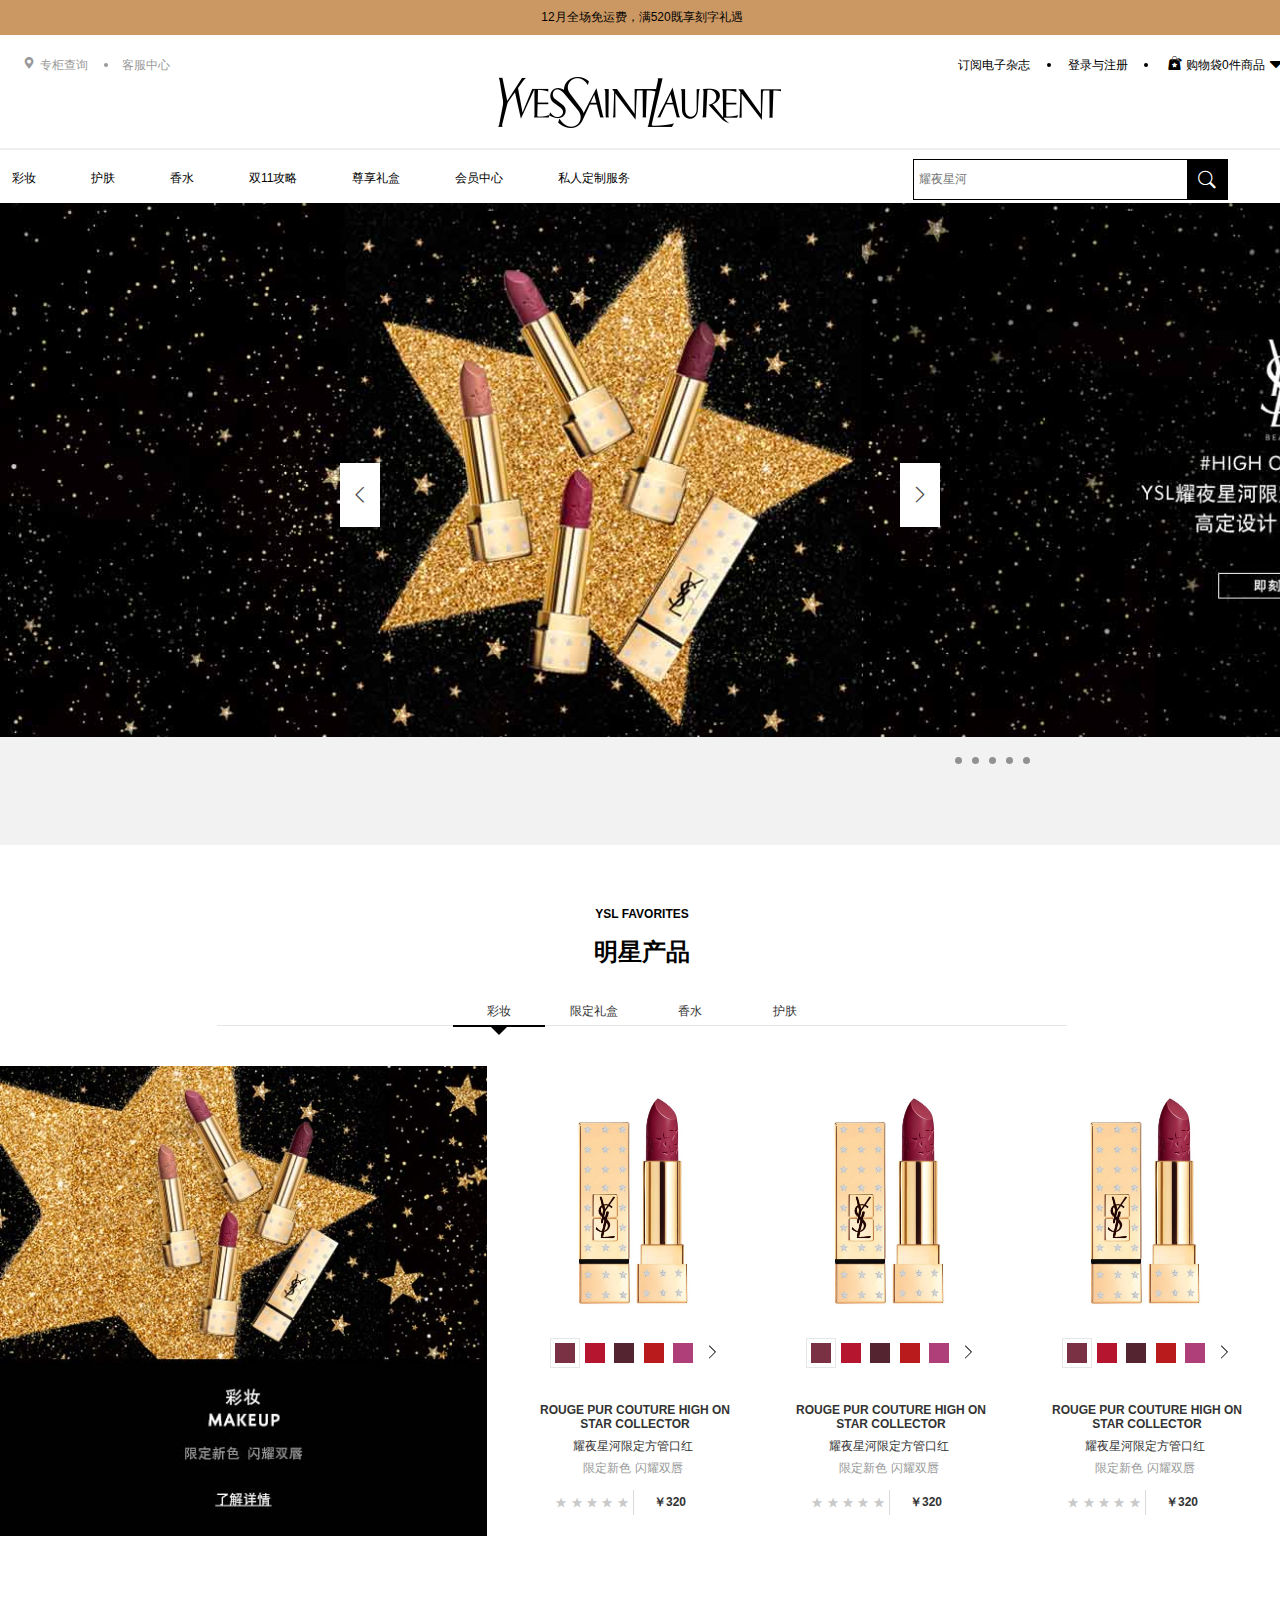
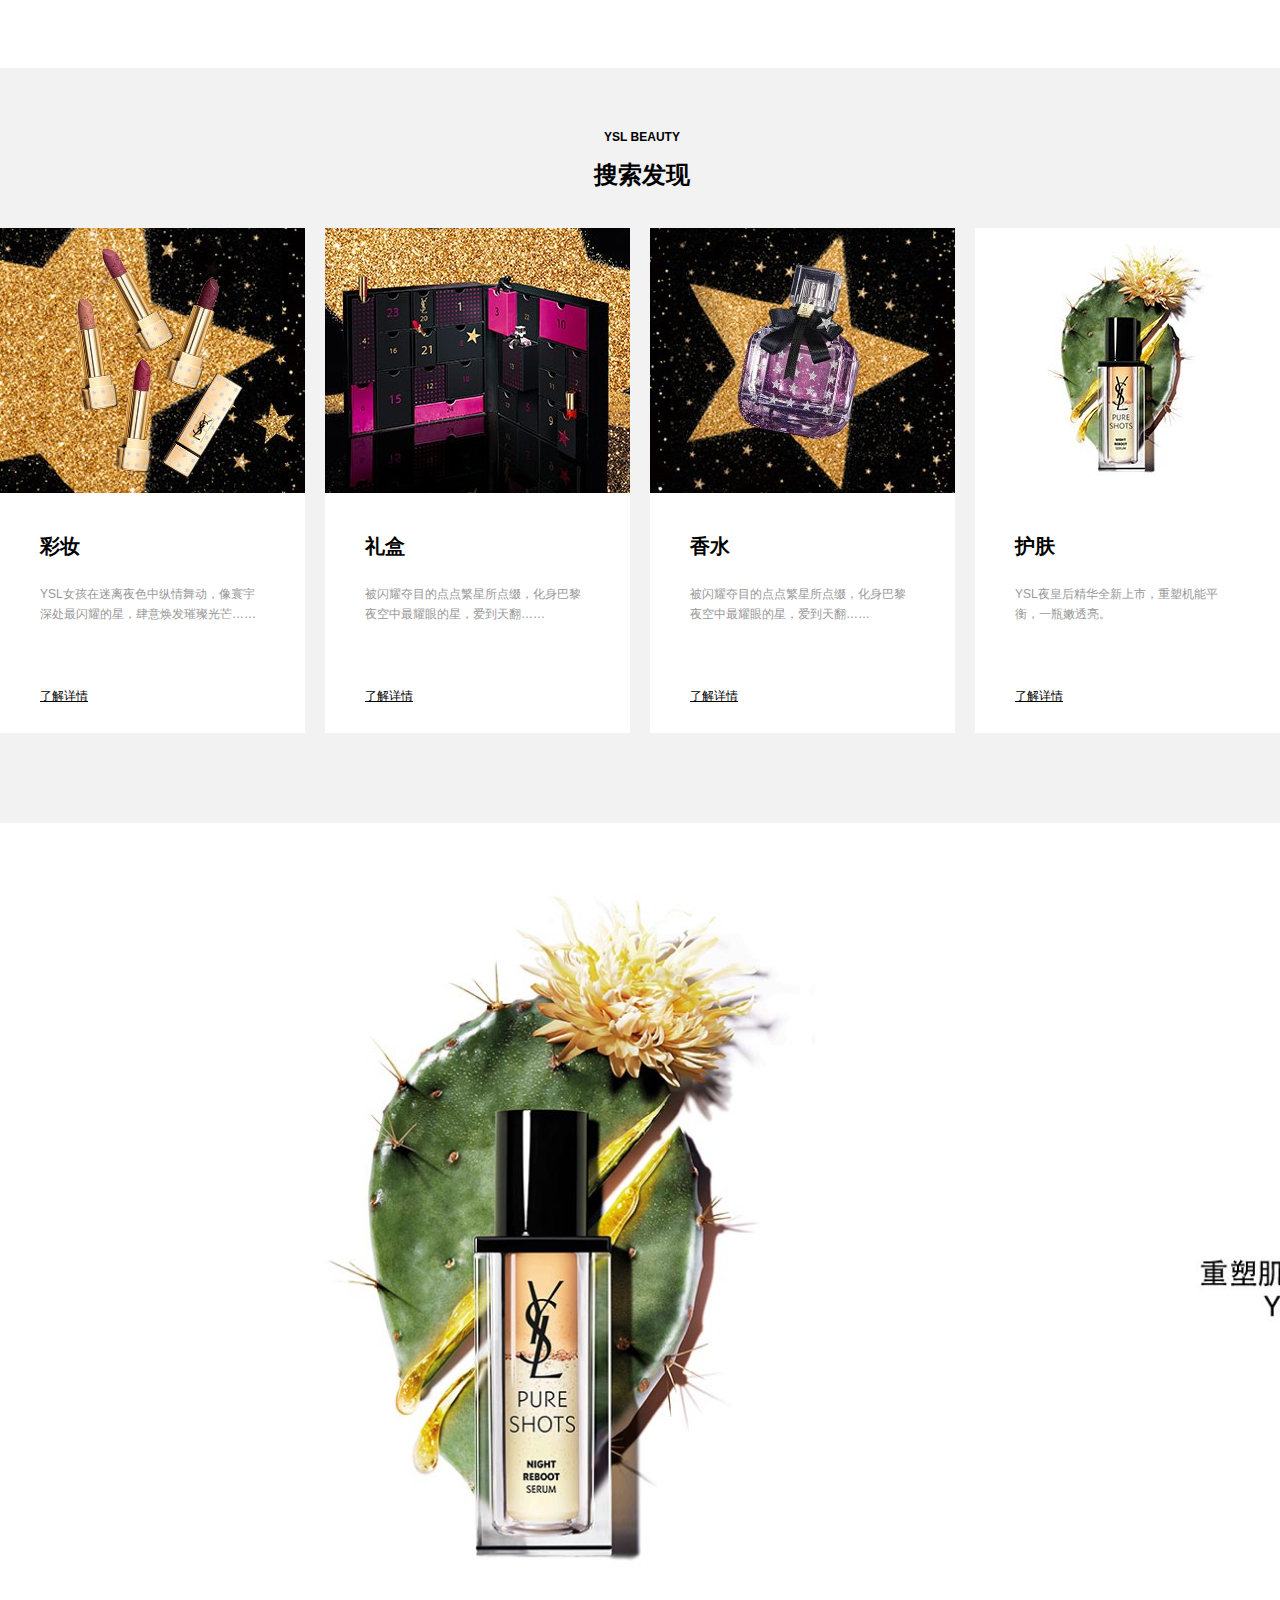
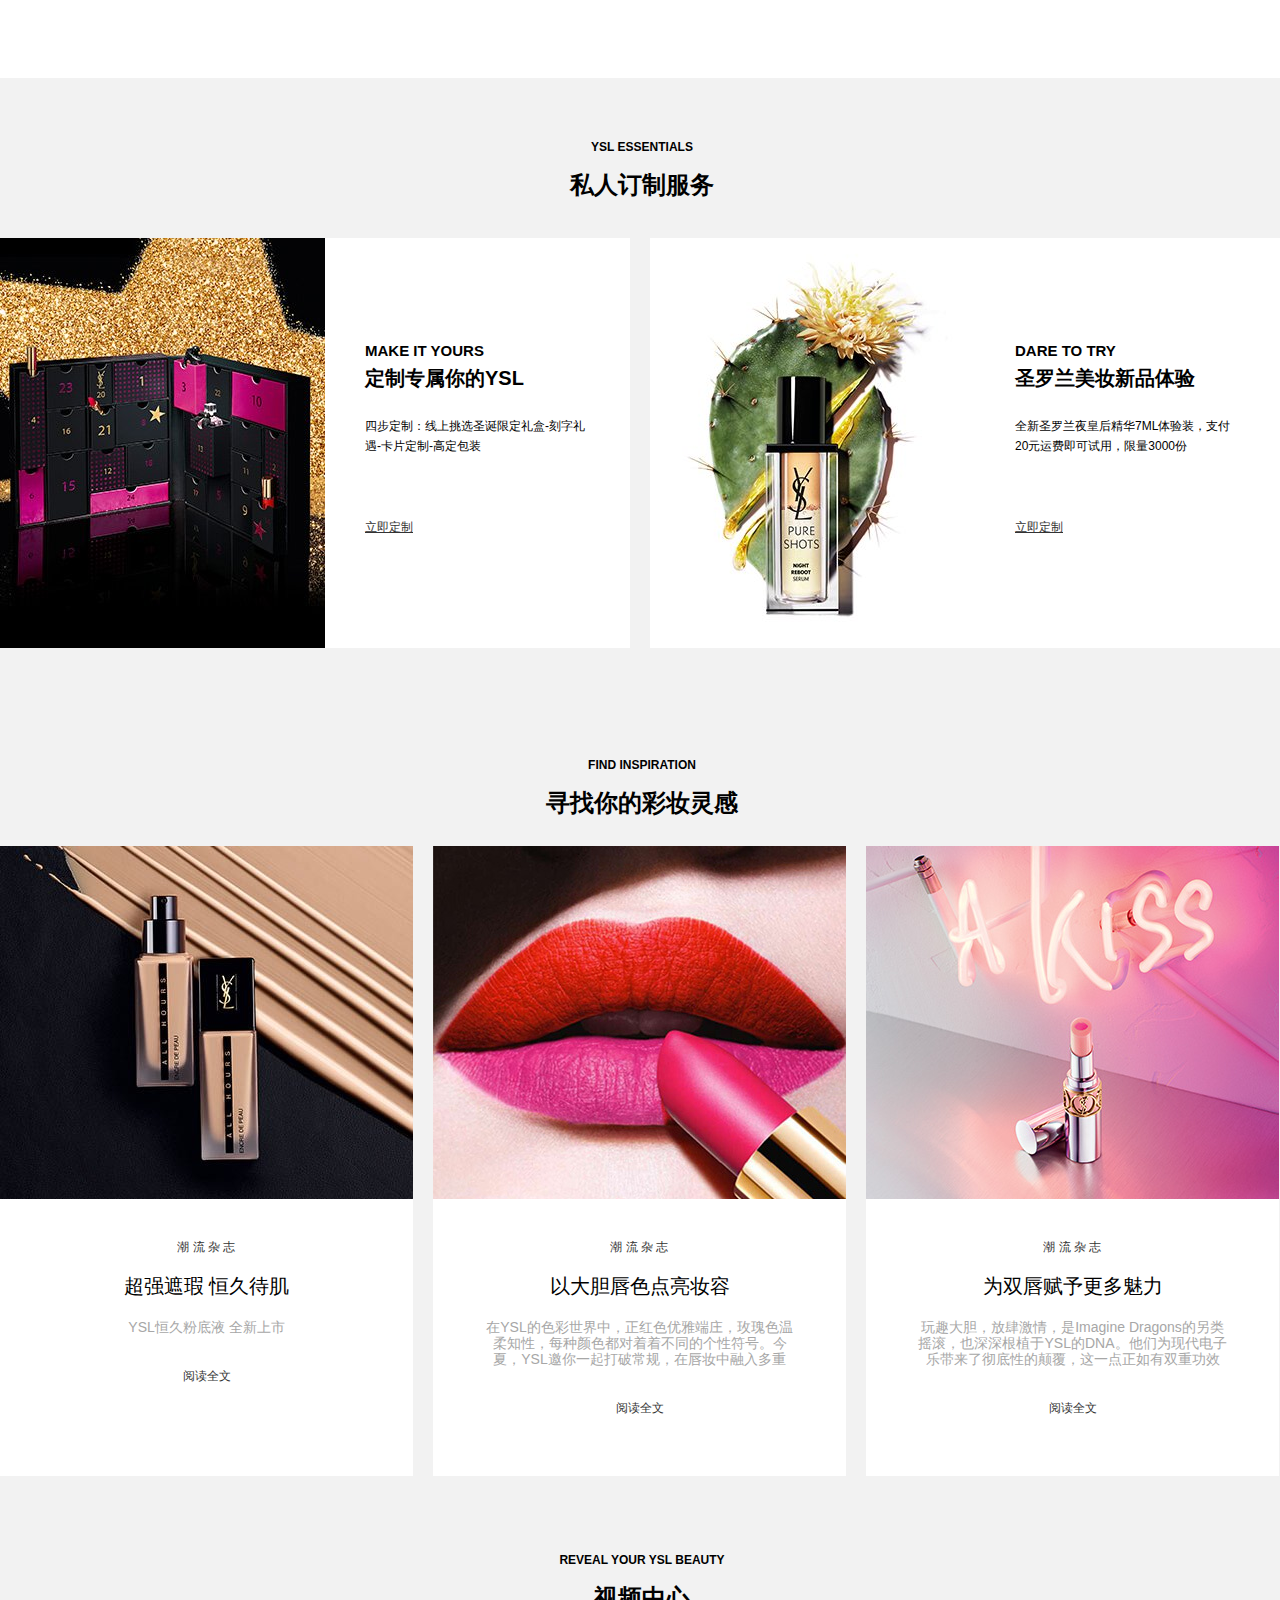
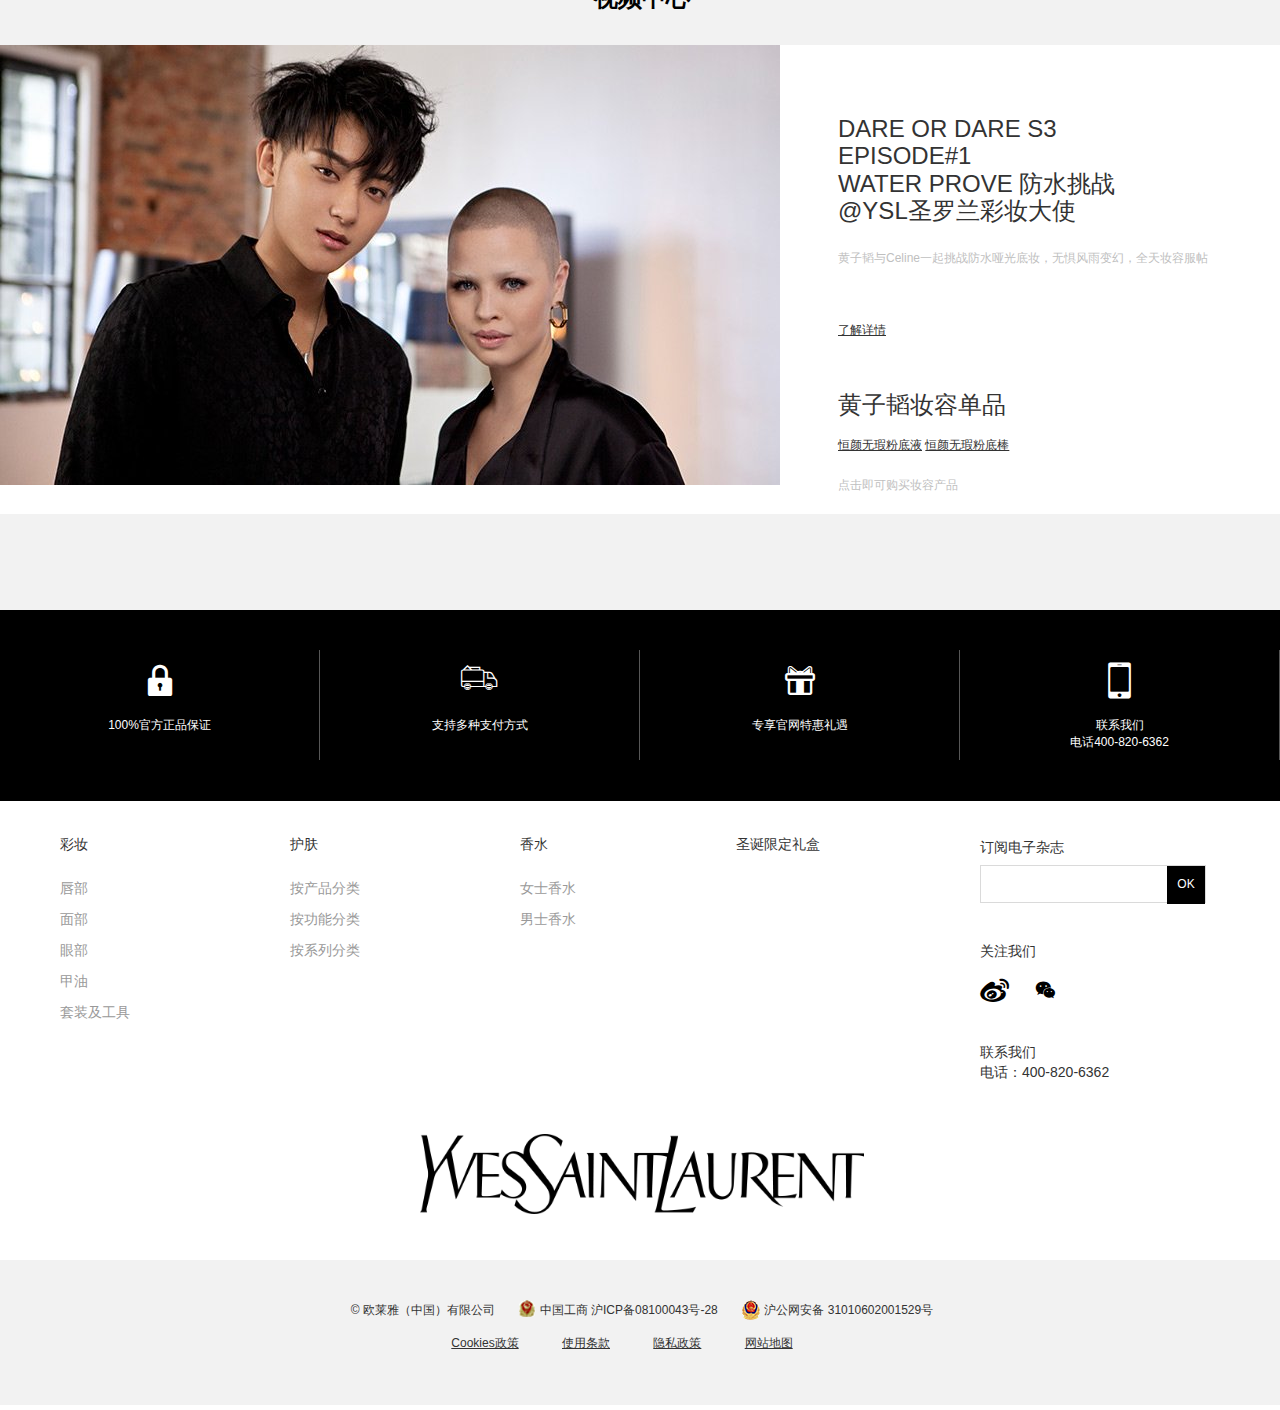
==== commit 89092c7c: "提交作业" ====
--- a/index.html
+++ b/index.html
@@ -139,16 +139,16 @@
                         <h2>ROUGE PUR COUTURE HIGH ON STAR COLLECTOR</h2>
                         <p>耀夜星河限定方管口红</p>
                         <span>限定新色 闪耀双唇</span>
-                       <div class="star-content-right-footer">
-                        <div class="five-star">
-                            <i class="iconfont">&#xe66f;</i>
-                            <i class="iconfont">&#xe66f;</i>
-                            <i class="iconfont">&#xe66f;</i>
-                            <i class="iconfont">&#xe66f;</i>
-                            <i class="iconfont">&#xe66f;</i>
+                        <div class="star-content-right-footer">
+                            <div class="five-star">
+                                <i class="iconfont">&#xe66f;</i>
+                                <i class="iconfont">&#xe66f;</i>
+                                <i class="iconfont">&#xe66f;</i>
+                                <i class="iconfont">&#xe66f;</i>
+                                <i class="iconfont">&#xe66f;</i>
+                            </div>
+                            <del>￥320</del>
                         </div>
-                        <del>￥320</del>
-                       </div>
                     </a>
                     <a href="">
                         <img src="./img/方管口红.jpg" alt="">
@@ -156,16 +156,16 @@
                         <h2>ROUGE PUR COUTURE HIGH ON STAR COLLECTOR</h2>
                         <p>耀夜星河限定方管口红</p>
                         <span>限定新色 闪耀双唇</span>
-                       <div class="star-content-right-footer">
-                        <div class="five-star">
-                            <i class="iconfont">&#xe66f;</i>
-                            <i class="iconfont">&#xe66f;</i>
-                            <i class="iconfont">&#xe66f;</i>
-                            <i class="iconfont">&#xe66f;</i>
-                            <i class="iconfont">&#xe66f;</i>
+                        <div class="star-content-right-footer">
+                            <div class="five-star">
+                                <i class="iconfont">&#xe66f;</i>
+                                <i class="iconfont">&#xe66f;</i>
+                                <i class="iconfont">&#xe66f;</i>
+                                <i class="iconfont">&#xe66f;</i>
+                                <i class="iconfont">&#xe66f;</i>
+                            </div>
+                            <del>￥320</del>
                         </div>
-                        <del>￥320</del>
-                       </div>
                     </a>
                     <a href="">
                         <img src="./img/方管口红.jpg" alt="">
@@ -173,16 +173,16 @@
                         <h2>ROUGE PUR COUTURE HIGH ON STAR COLLECTOR</h2>
                         <p>耀夜星河限定方管口红</p>
                         <span>限定新色 闪耀双唇</span>
-                       <div class="star-content-right-footer">
-                        <div class="five-star">
-                            <i class="iconfont">&#xe66f;</i>
-                            <i class="iconfont">&#xe66f;</i>
-                            <i class="iconfont">&#xe66f;</i>
-                            <i class="iconfont">&#xe66f;</i>
-                            <i class="iconfont">&#xe66f;</i>
+                        <div class="star-content-right-footer">
+                            <div class="five-star">
+                                <i class="iconfont">&#xe66f;</i>
+                                <i class="iconfont">&#xe66f;</i>
+                                <i class="iconfont">&#xe66f;</i>
+                                <i class="iconfont">&#xe66f;</i>
+                                <i class="iconfont">&#xe66f;</i>
+                            </div>
+                            <del>￥320</del>
                         </div>
-                        <del>￥320</del>
-                       </div>
                     </a>
                 </div>
             </div>
@@ -227,8 +227,8 @@
     <div class="ad">
         <img src="./img/皇后精华大图.jpg" alt="">
     </div>
-      <!-- 私人定制服务 -->
-      <div class="make">
+    <!-- 私人定制服务 -->
+    <div class="make">
         <div class="container">
             <div class="make-title">
                 <h4>YSL ESSENTIALS</h4>
@@ -238,58 +238,173 @@
                 <div class="make-content-left">
                     <a href=""><img src="./img/定制专属你的.jpg" alt=""></a>
                     <div class="make-content-left-text">
-                            <h2>MAKE IT YOURS</h2>
-                            <h3>定制专属你的YSL</h3>
-                            <p>四步定制：线上挑选圣诞限定礼盒-刻字礼遇-卡片定制-高定包装</p>
-                            <a href="">立即定制</a>
+                        <h2>MAKE IT YOURS</h2>
+                        <h3>定制专属你的YSL</h3>
+                        <p>四步定制：线上挑选圣诞限定礼盒-刻字礼遇-卡片定制-高定包装</p>
+                        <a href="">立即定制</a>
                     </div>
                 </div>
                 <div class="make-content-left">
-                        <a href=""><img src="./img/皇后精华新品体验.jpg" alt=""></a>
-                        <div class="make-content-left-text">
-                                <h2>DARE TO TRY</h2>
-                                <h3>圣罗兰美妆新品体验</h3>
-                                <p>全新圣罗兰夜皇后精华7ML体验装，支付20元运费即可试用，限量3000份</p>
-                                <a href="">立即定制</a>
-                        </div>
+                    <a href=""><img src="./img/皇后精华新品体验.jpg" alt=""></a>
+                    <div class="make-content-left-text">
+                        <h2>DARE TO TRY</h2>
+                        <h3>圣罗兰美妆新品体验</h3>
+                        <p>全新圣罗兰夜皇后精华7ML体验装，支付20元运费即可试用，限量3000份</p>
+                        <a href="">立即定制</a>
                     </div>
+                </div>
             </div>
         </div>
     </div>
     <!-- 寻找你的妆彩灵感 -->
-    <div class="find">
-            <div class="container">
-                <div class="find-title">
-                    <h4>YSL ESSENTIALS</h4>
-                    <h2>搜索发现</h2>
-                </div>
-                <div class="find-content">
-                    <a href="">
-                        <img src="./img/caizhuang.jpg" alt="">
-                        <h2>彩妆</h2>
-                        <p>YSL女孩在迷离夜色中纵情舞动，像寰宇深处最闪耀的星，肆意焕发璀璨光芒……</p>
-                        <del>了解详情</del>
-                    </a>
-                    <a href="">
-                        <img src="./img/礼盒.jpg" alt="">
-                        <h2>礼盒</h2>
-                        <p>被闪耀夺目的点点繁星所点缀，化身巴黎夜空中最耀眼的星，爱到天翻……</p>
-                        <del>了解详情</del>
-                    </a>
-                    <a href="">
-                        <img src="./img/香水点点繁星.jpg" alt="">
-                        <h2>香水</h2>
-                        <p>被闪耀夺目的点点繁星所点缀，化身巴黎夜空中最耀眼的星，爱到天翻……</p>
-                        <del>了解详情</del>
-                    </a>
-                    <a href="">
-                        <img src="./img/护肤.jpg" alt="">
-                        <h2>护肤</h2>
-                        <p>YSL夜皇后精华全新上市，重塑机能平衡，一瓶嫩透亮。</p>
-                        <del>了解详情</del>
-                    </a>
-                </div>
-            </div>
-        </div>
+    <div class="ins">
+        <div class="container">
+            <div class="ins-title">
+                <h4>FIND INSPIRATION</h4>
+                <h2>寻找你的彩妆灵感</h2>
+            </div>
+            <div class="ins-content">
+                <div class="ins-content-one">
+                    <img src="./img/超强遮瑕 恒久待机.jpg" alt="">
+                    <div class="ins-content-one-text">
+                        <a class="title-one">潮 流 杂 志</a>
+                        <a class="title-two">超强遮瑕 恒久待肌</a>
+                        <p>YSL恒久粉底液 全新上市</p>
+                        <a class="title-three">阅读全文</a>
+                    </div>
+                </div>
+                <div class="ins-content-one">
+                    <img src="./img/以大胆唇色点亮妆容.jpg" alt="">
+                    <div class="ins-content-one-text">
+                        <a class="title-one">潮 流 杂 志</a>
+                        <a class="title-two">以大胆唇色点亮妆容</a>
+                        <p>在YSL的色彩世界中，正红色优雅端庄，玫瑰色温柔知性，每种颜色都对着着不同的个性符号。今夏，YSL邀你一起打破常规，在唇妆中融入多重</p>
+                        <a class="title-three">阅读全文</a>
+                    </div>
+                </div>
+                <div class="ins-content-one">
+                    <img src="./img/为双唇赐予更多魅力.jpg" alt="">
+                    <div class="ins-content-one-text">
+                        <a class="title-one">潮 流 杂 志</a>
+                        <a class="title-two">为双唇赋予更多魅力</a>
+                        <p>玩趣大胆，放肆激情，是Imagine Dragons的另类摇滚，也深深根植于YSL的DNA。他们为现代电子乐带来了彻底性的颠覆，这一点正如有双重功效</p>
+                        <a class="title-three">阅读全文</a>
+                    </div>
+                </div>
+            </div>
+        </div>
+    </div>
+    <!-- 视频中心 -->
+    <div class="video">
+        <div class="container">
+            <div class="video-title">
+                <h4>REVEAL YOUR YSL BEAUTY</h4>
+                <h2>视频中心</h2>
+            </div>
+            <div class="video-content">
+                <img src="./img/形象大使.jpg" alt="">
+                <div class="video-content-text">
+                    <h2>DARE OR DARE S3<br>
+                        EPISODE#1<br>
+                        WATER PROVE 防水挑战<br>
+                        @YSL圣罗兰彩妆大使</h2>
+                    <p>黄子韬与Celine一起挑战防水哑光底妆，无惧风雨变幻，全天妆容服帖</p>
+                    <a href="">了解详情</a>
+                    <h3>黄子韬妆容单品</h3>
+                    <a href="">恒颜无瑕粉底液</a>
+                    <a href="">恒颜无瑕粉底棒</a>
+                    <a href="" class="click">点击即可购买妆容产品</a>
+                </div>
+            </div>
+        </div>
+    </div>
+    <!-- 承诺 -->
+    <div class="promise">
+        <div class="container">
+            <div class="promise-one">
+                <i class="iconfont">&#xe657;</i>
+                <p>100%官方正品保证</p>
+            </div>
+            <div class="promise-one">
+                <i class="iconfont">&#xe610;</i>
+                <p>支持多种支付方式</p>
+            </div>
+            <div class="promise-one">
+                <i class="iconfont">&#xe639;</i>
+                <p>专享官网特惠礼遇</p>
+            </div>
+            <div class="promise-one">
+                <i class="iconfont">&#xe615;</i>
+                <p>联系我们<br>
+                    电话400-820-6362</p>
+            </div>
+        </div>
+    </div>
+    <!-- 服务 -->
+    <div class="server">
+        <div class="container clearfix">
+            <div class="server-other">
+                <dl>
+                    <dt><a href="">彩妆</a></dt>
+                    <dd><a href="">唇部</a></dd>
+                    <dd><a href="">面部</a></dd>
+                    <dd><a href="">眼部</a></dd>
+                    <dd><a href="">甲油</a></dd>
+                    <dd><a href="">套装及工具</a></dd>
+                </dl>
+                <dl>
+                    <dt>护肤</dt>
+                    <dd><a href="">按产品分类</a></dd>
+                    <dd><a href="">按功能分类</a> </dd>
+                    <dd><a href="">按系列分类</a> </dd>
+                </dl>
+                <dl>
+                    <dt>香水</dt>
+                    <dd><a href="">女士香水</a></dd>
+                    <dd><a href="">男士香水</a> </dd>
+                </dl>
+                <dl>
+                    <dt>圣诞限定礼盒</dt>
+                </dl>
+            </div>
+            <div class="server-art">
+                <p>订阅电子杂志</p>
+                <div class="server-art-input">
+                    <input type="text">
+                    <button>OK</button>
+                </div>
+                <p>关注我们</p>
+                <i class="iconfont">&#xe608;</i>
+                <i class="iconfont">&#xe686;</i>
+                <p>联系我们</p>
+                <p>电话：400-820-6362</p>
+            </div>
+        </div>
+    </div>
+    <!-- 底部logo -->
+    <div class="logo">
+        <div class="container">
+            <img src="./img/logo@2x.png" alt="">
+        </div>
+    </div>
+    <!-- 底部 -->
+    <div class="footer">
+        <div class="container">
+            <div class="footer-top">
+                <span>© 欧莱雅（中国）有限公司</span>
+                <img src="./img/中国工商.png" alt="">
+                <a href="">中国工商 沪ICP备08100043号-28 </a>
+                <img src="./img/沪公.png" alt="">
+                <a href=""> 沪公网安备 31010602001529号</a>
+            </div>
+            <div class="footer-bottom">
+                <a href="">Cookies政策</a>
+                <a href=""> 使用条款</a>
+                <a href="">隐私政策</a>
+                <a href="">网站地图</a>
+            </div>
+        </div>
+    </div>
 </body>
+
 </html>--- a/css/index.css
+++ b/css/index.css
@@ -131,7 +131,7 @@
 }
 /* 鼠标移入效果 */
 .searchnav .mylips{
-    display: none;
+    display:none;
     position: absolute;
     bottom: -510px;
     left: 0px;
@@ -139,6 +139,7 @@
     height: 507px;
     background-color: #ffffff;
     border-top: 1px solid #000000;
+    z-index: 2;
 }
 .cai:hover .mylips{
     display: block;
@@ -226,6 +227,9 @@
     /* padding-bottom: 106; */
     box-sizing: border-box;
     background-color: #f2f2f2;
+}
+.carousel img{
+    width: 1900px;
 }
 .carousel .left{
     position: absolute;
@@ -436,6 +440,10 @@
 .find-content a:last-child{
     margin-right: 0px;
 }
+/* 皇后精华大图 */
+.ad img{
+    width: 1900px;
+}
 /* 私人订制 */
 .make{
     height: 603px;
@@ -501,4 +509,245 @@
 }
 .make-content .make-content-left:first-child{
     margin-right: 20px;
+}
+/* 寻找你的妆彩灵感 */
+.ins{
+   height: 795px;
+   padding-top: 78px;
+   box-sizing: border-box; 
+   text-align: center;
+   background-color: #f2f2f2;
+}
+.ins-title{
+    height: 87px;
+}
+.ins-title h4{
+    font-size: 12px;
+    color: #000000;
+    margin-bottom: 16px;
+    font-weight: 800;
+}
+.ins-title h2{
+    font-size: 24px;
+    color: #000000;
+    margin-bottom: 34px;
+}
+.ins-content{
+    height: 630px;
+}
+.ins-content-one{
+    float: left;
+    width: 413px;
+    height: 630px;
+    background-color: #ffffff;
+    margin-right: 20px;
+}
+.ins-content-one:last-child{
+    margin-right: 0px;
+}
+.ins-content-one-text{
+    height: 277px;
+    padding: 42px 50px;
+}
+.ins-content-one-text .title-one{
+    display: block;
+    margin-bottom: 20px;
+}
+.ins-content-one-text .title-two{
+    display: block;
+    font-size: 20px;
+    color: #000000;
+    margin-bottom: 23px;
+}
+.ins-content-one-text p{
+    font-size: 14px;
+    color: #a7a7a7;
+    margin-bottom: 34px;
+}
+.ins-content-one-text a:hover{
+    text-decoration: underline;
+}
+/* 视频中心 */
+.video{
+    height: 734px;
+    background-color: #f2f2f2;
+    padding-top: 78px;
+    box-sizing: border-box;
+}
+.video-title h4{
+    font-size: 12px;
+    text-align: center;
+    color: #000000;
+    margin-bottom: 16px;
+    font-weight: 800;
+} 
+.video-title h2{
+    font-size: 24px;
+    text-align: center;
+    color: #000000;
+    margin-bottom: 34px;
+}
+.video-content{
+    height: 469px;
+    background-color: #ffffff;
+}
+.video-content img{
+    float: left;
+}
+.video-content-text{
+    float: left;
+    width: 500px;
+    padding: 70px 58px 0px 58px;
+    box-sizing: border-box;
+}
+.video-content-text h2{
+    font-size: 24px;
+    font-weight: normal;
+    text-align: left;
+    margin-bottom: 28px;
+}
+.video-content-text p{
+    color: #bfbfbf;
+    margin-bottom: 58px;
+}
+.video-content-text a{
+    text-align: left;
+    text-decoration: underline;
+}
+.video-content-text h3{
+    font-size: 24px;
+    font-weight: normal;
+    text-align: left;
+    margin-top: 53px;
+    margin-bottom: 21px;
+}
+.video-content-text .click{
+    display: block;
+    color: #bfbfbf;
+    margin-top: 26px;
+    text-decoration: none;
+}
+/* 承诺 */
+.promise{
+    height: 191px;
+    background-color: #000000;
+    text-align: center;
+    overflow: hidden;
+}
+.promise-one{
+    float: left;
+    width: 320px;
+    height: 110px;
+    border-right: 1px solid #575757;
+    color: #ffffff;
+    margin-top: 40px;
+    text-align: center;
+    padding-top: 10px;
+    box-sizing: border-box;
+}
+.promise-one i{
+    font-size: 36px;
+}
+.promise-one p{
+    margin-top: 16px;
+    line-height: 17px;
+}
+/* 服务 */
+.server{
+    height: 287px;
+    background-color: #ffffff;
+    padding-top: 36px;
+    box-sizing: border-box;
+}
+.server-other{
+    float: left;
+    padding-left: 60px;
+}
+.server-other dl{
+    float: left;
+    margin-right: 160px;
+}
+.server-other dl dt{
+    font-size: 14px;
+    margin-bottom: 20px;
+}
+.server-other dl dd{
+    font-size: 14px;
+    line-height: 31px;
+}
+.server-other dl dd a{
+    color: #999999;
+}
+.server-art{
+    float: left;
+    width: 226px;
+}
+.server-art p{
+    font-size: 14px;
+    line-height: 20px;
+}
+.server-art-input{
+    width: 226px;
+    height: 38px;
+    border: 1px solid #dadada;
+    box-sizing: border-box;
+    margin-top: 8px;
+    margin-bottom: 38px;
+}
+.server-art-input input{
+    float: left;
+    width: 186px;
+    height: 36px;
+    border: none;
+}
+.server-art-input button{
+    float: left;
+    width: 38px;
+    height: 38px;
+    background-color: #000000;
+    border: none;
+    color: #ffffff;
+}
+.server-art i{
+    display: inline-block;
+    font-size: 24px;
+    color: #000;
+    margin-top: 16px;
+    margin-right: 20px;
+    margin-bottom: 38px;
+}
+/* 底部logo */
+.logo{
+    height: 172px;
+    padding: 46px 0px;
+    box-sizing: border-box;
+    text-align: center;
+}
+.logo img{
+    height: 80px;
+}
+/* 底部 */
+.footer{
+    height: 145px;
+    padding-top: 40px;
+    background-color: #f2f2f2;
+    text-align: center;
+    box-sizing: border-box;
+    margin-bottom: 5px;
+}
+.footer-top{
+    height: 20px;
+    text-align: center;
+    line-height: 20px;
+    margin-bottom: 17px;
+}
+.footer-top img{
+    margin-left: 20px;
+}
+.footer-top a:hover{
+    text-decoration: underline;
+}
+.footer-bottom a{
+    margin-right: 40px;
+    text-decoration: underline;
 }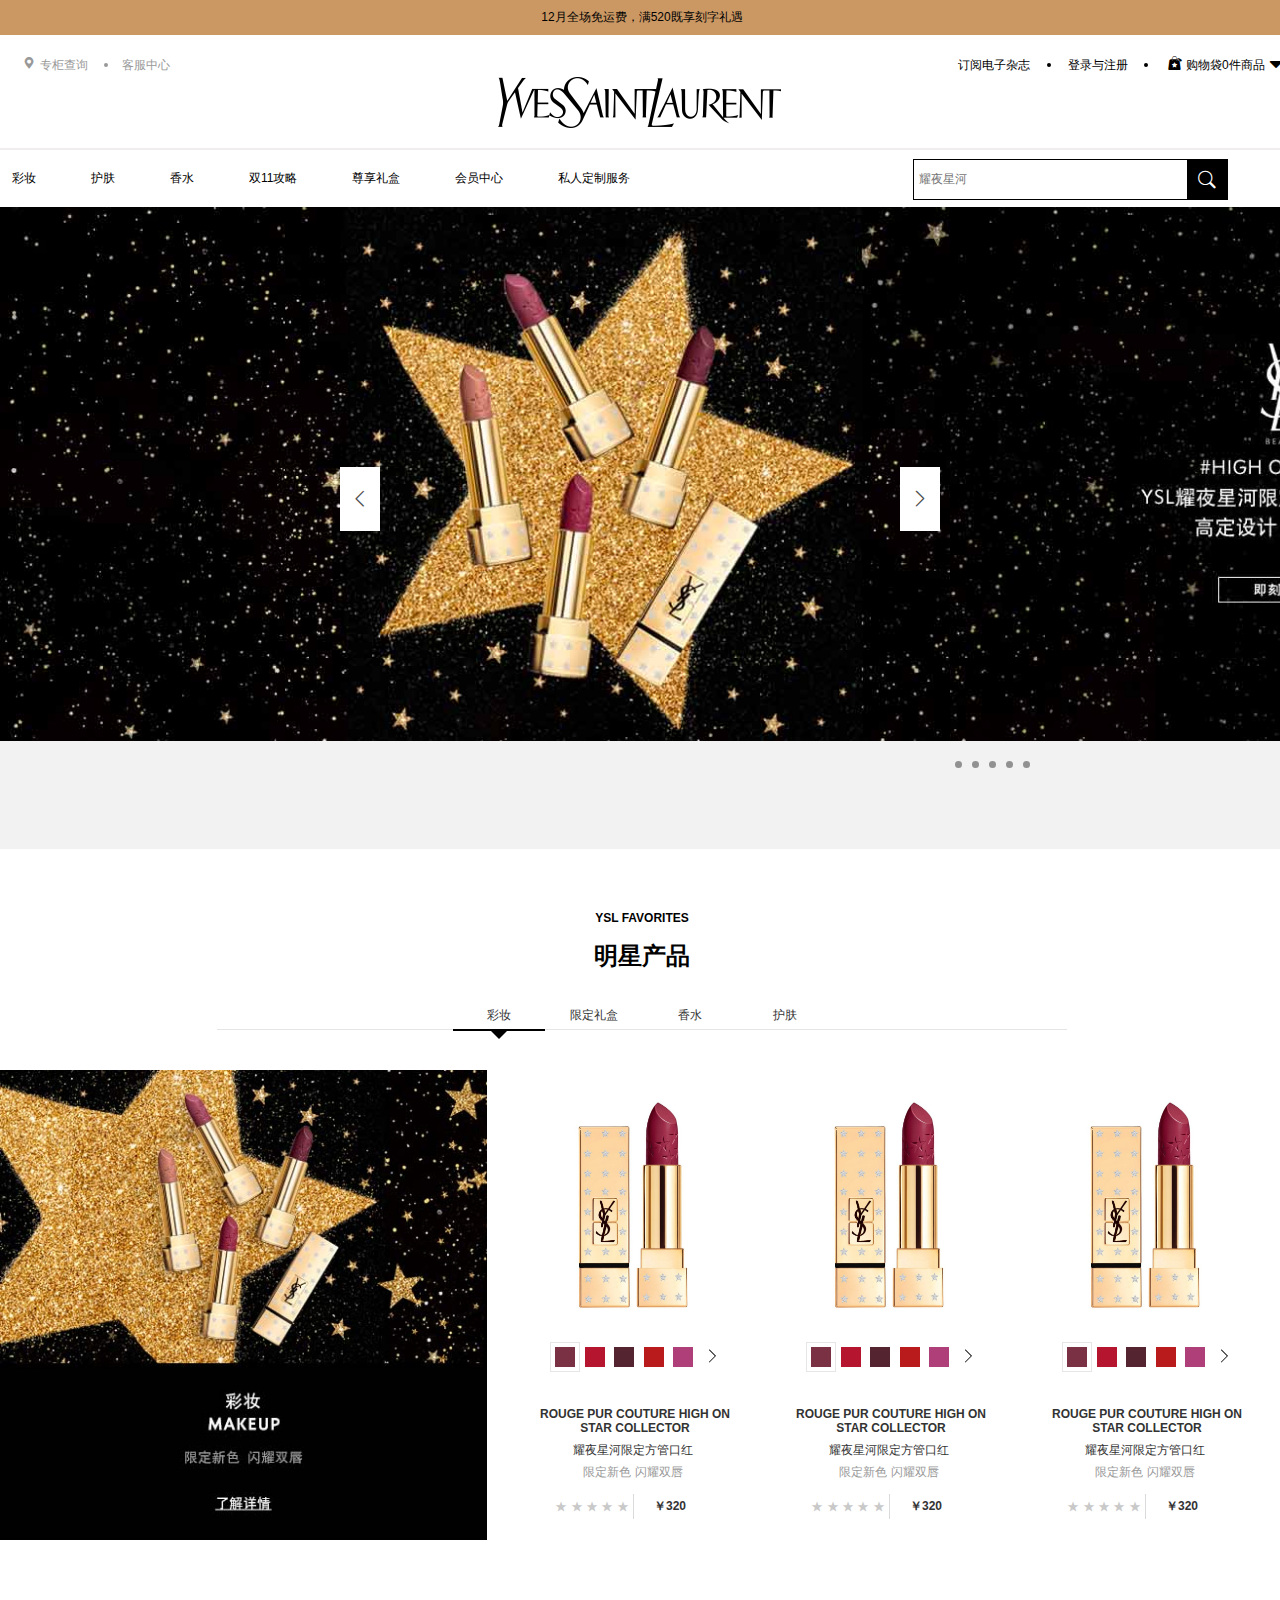
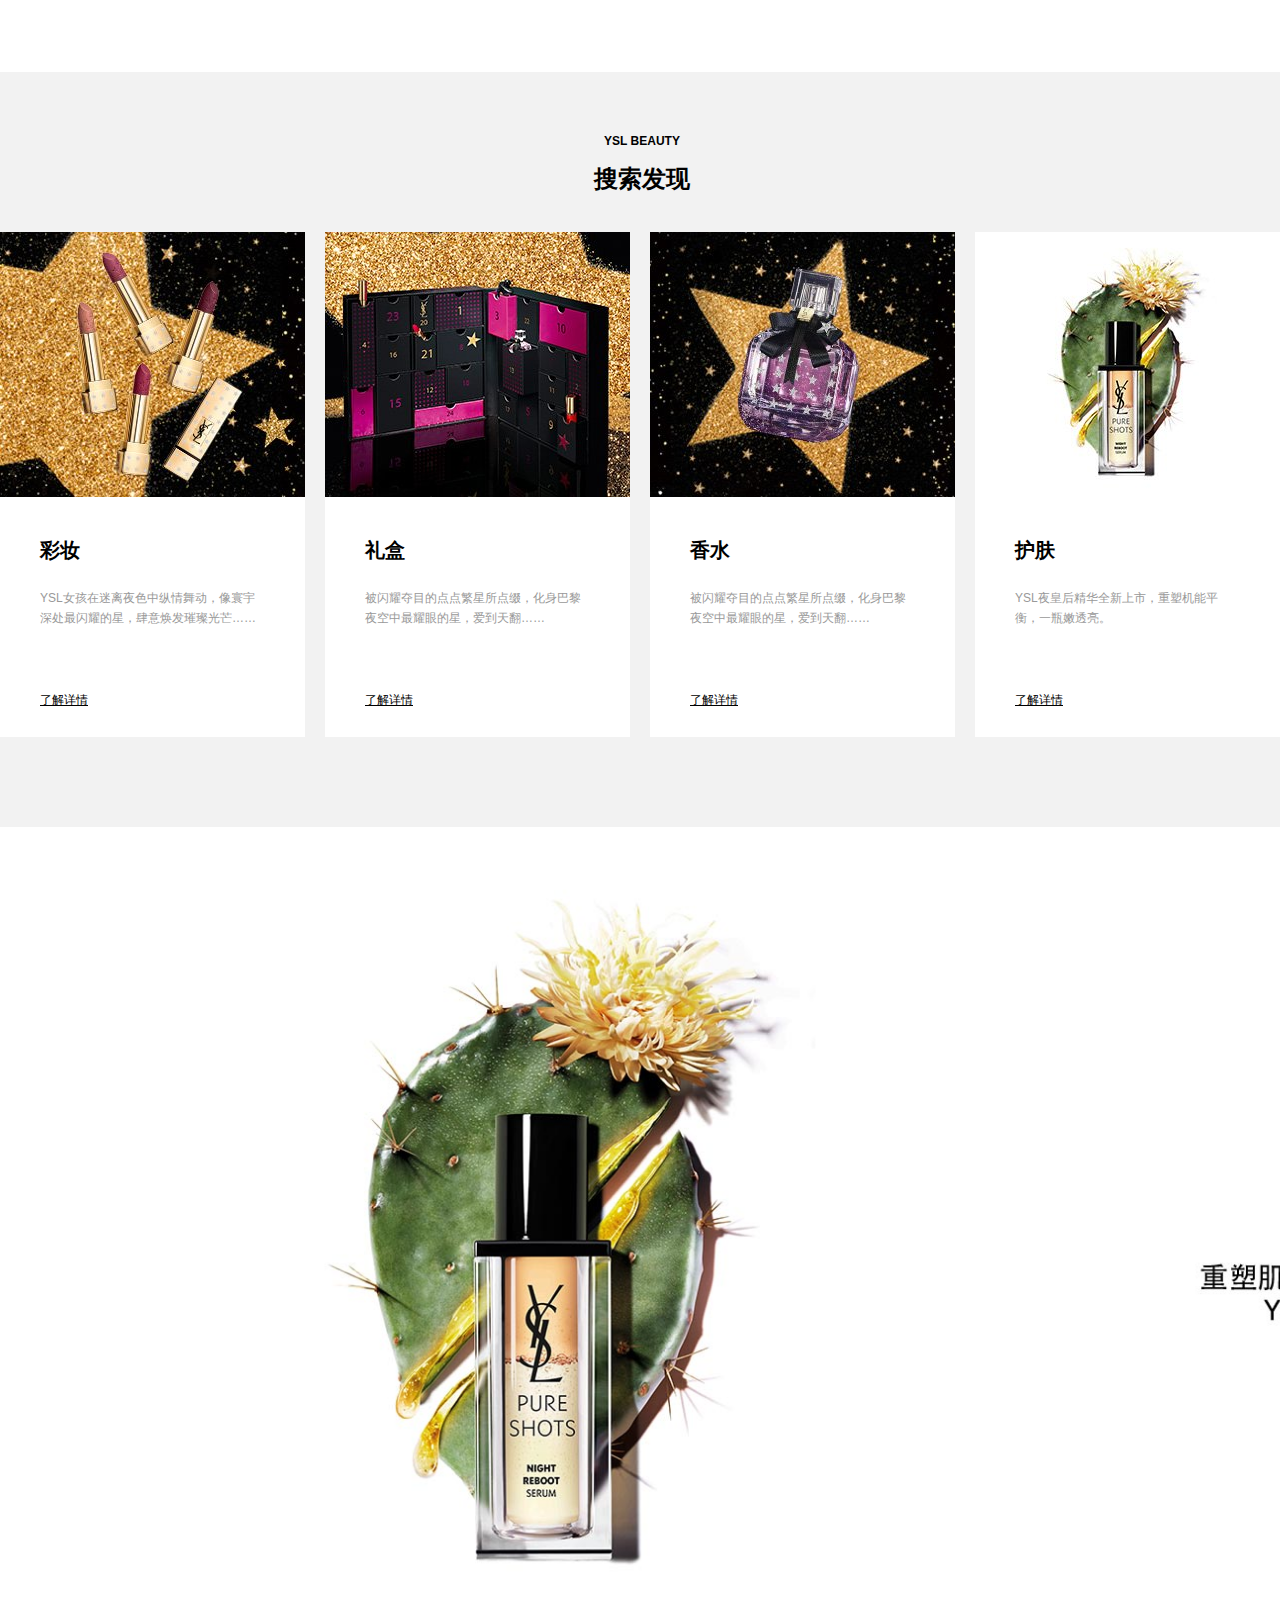
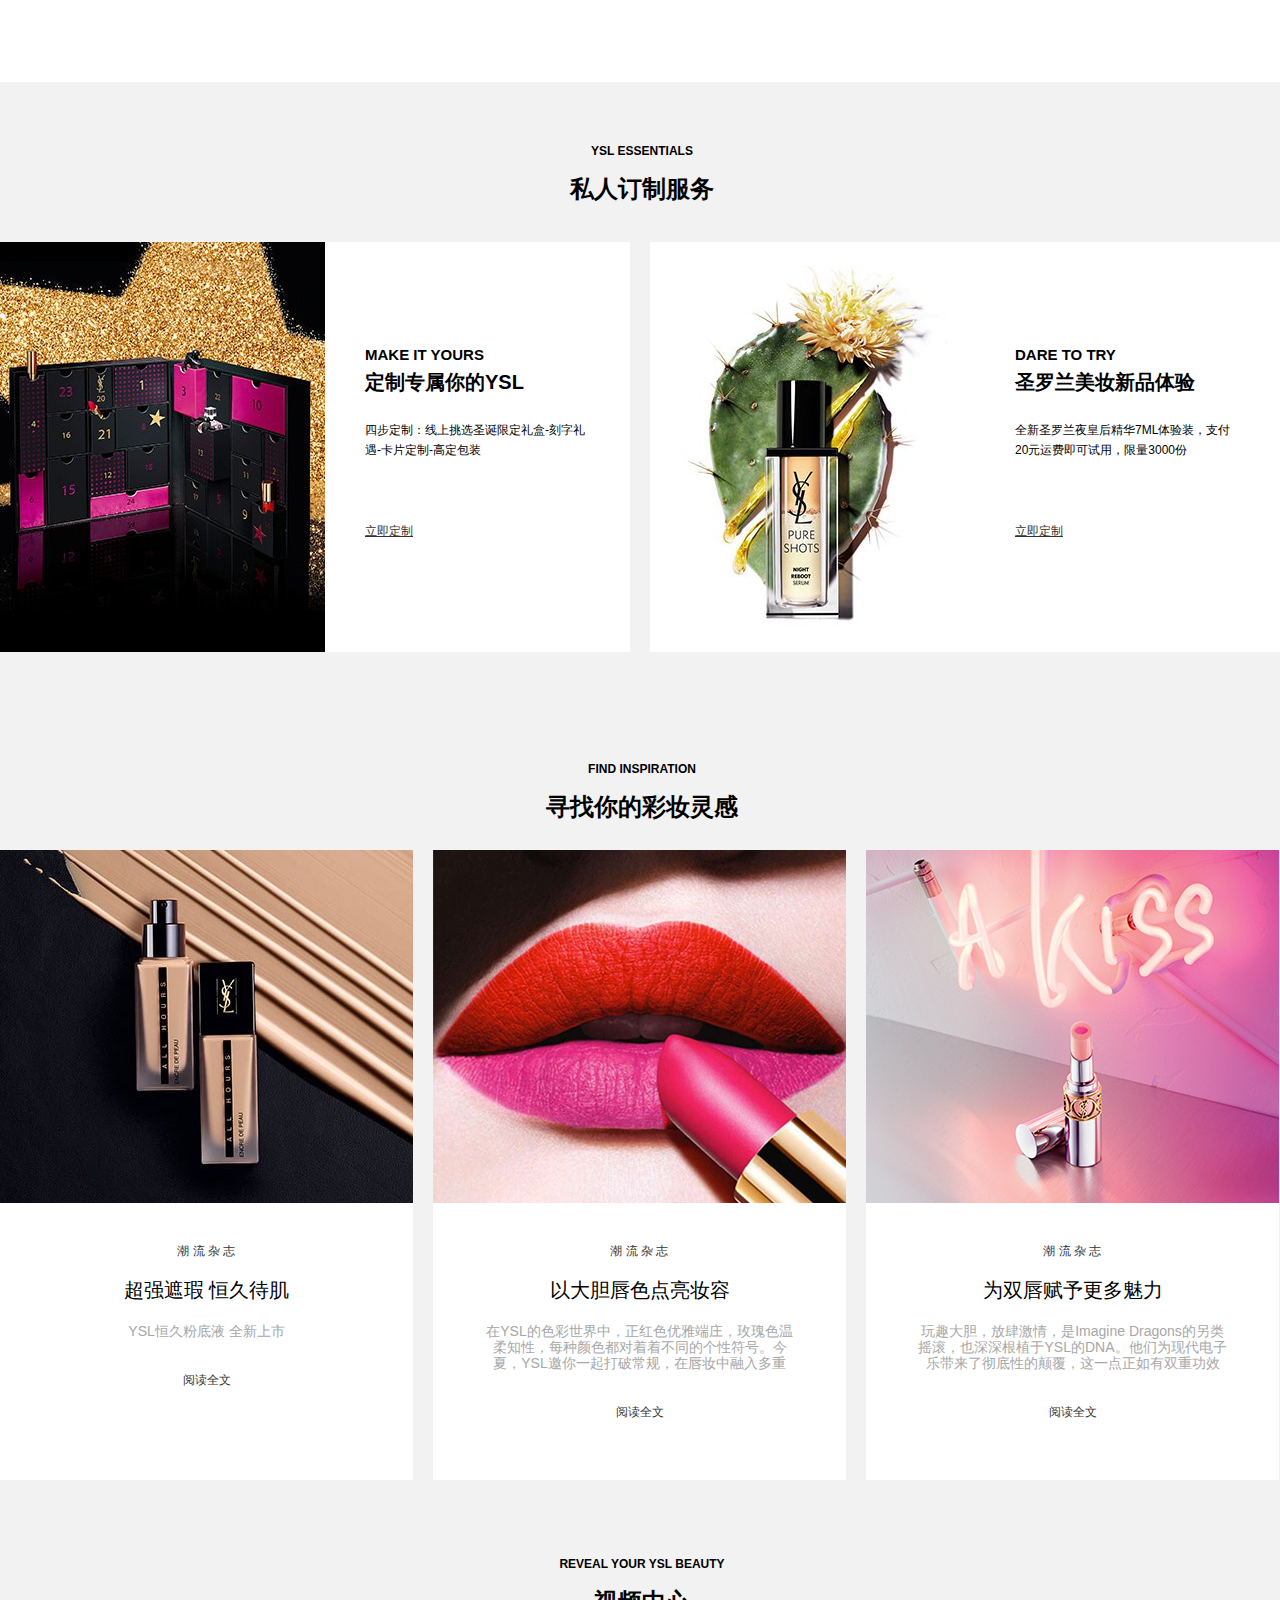
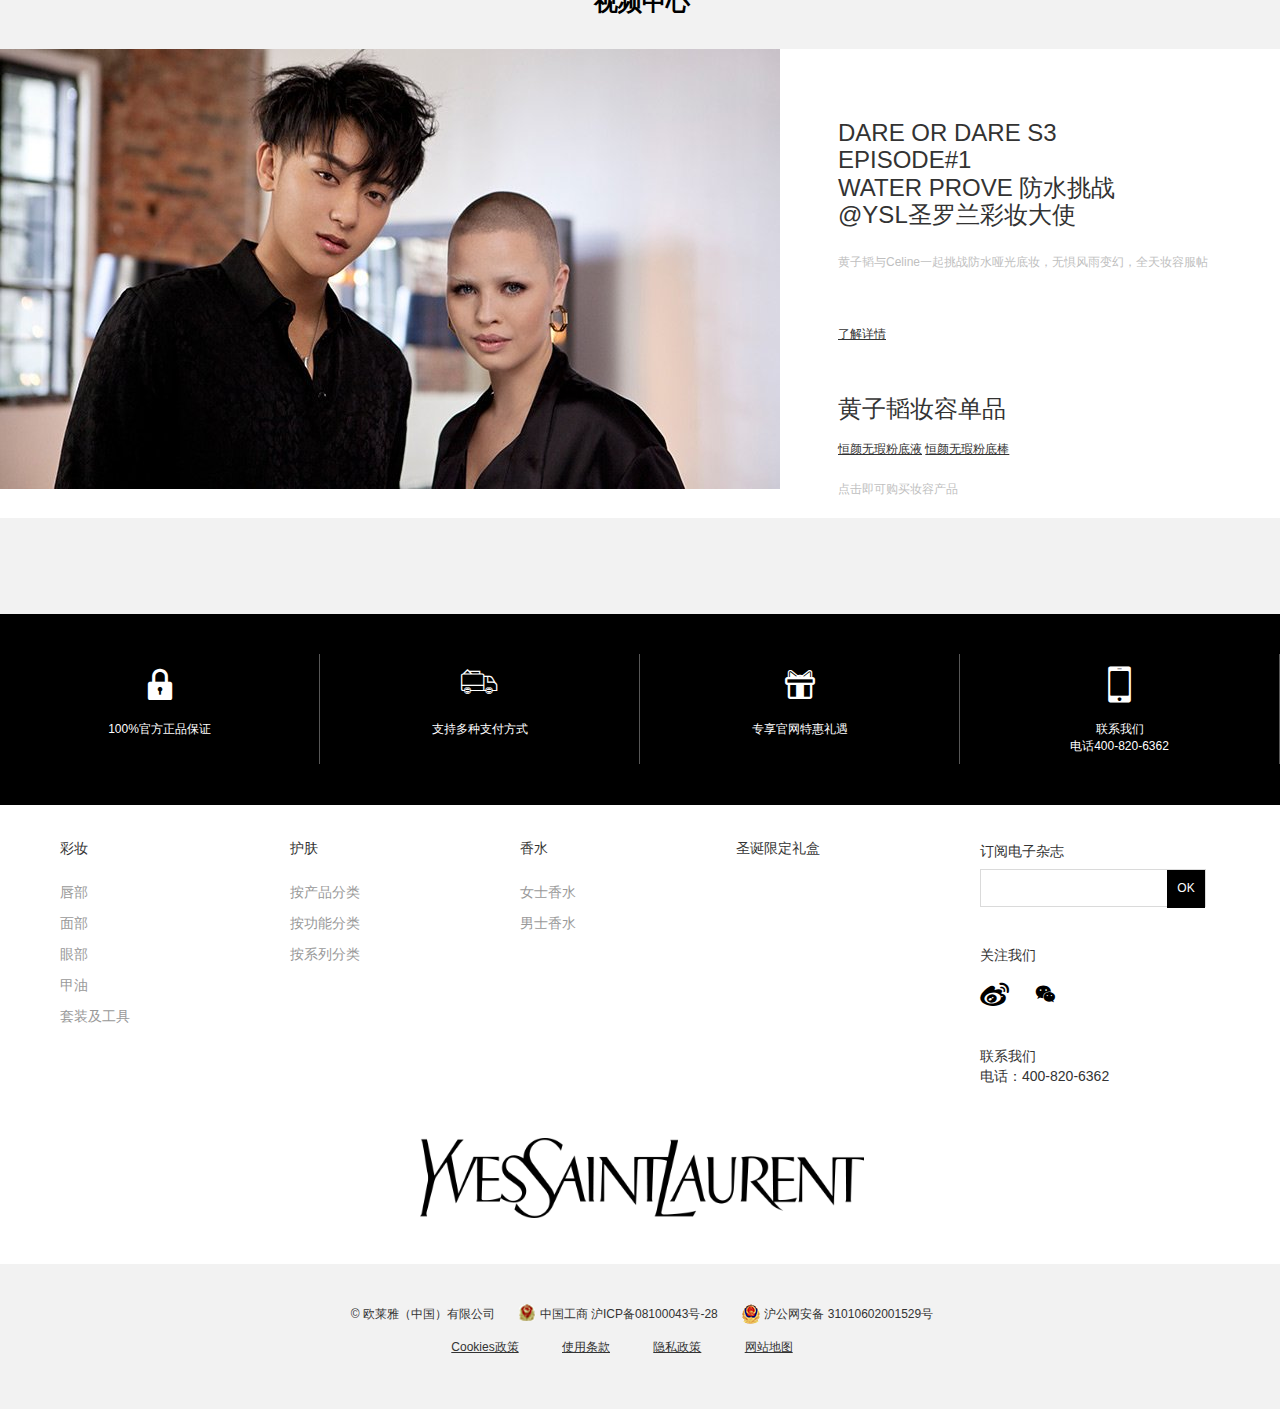
==== commit 4bd0aef2: "提交" ====
--- a/index.html
+++ b/index.html
@@ -36,59 +36,59 @@
     </div>
     <!-- 搜索框 -->
     <div class="searchnav">
-        <div class="mylips">
-            <div class="mylips-text clearfix">
-                <dl>
-                    <dt>唇部</dt>
-                    <dd>唇膏</dd>
-                    <dd>唇釉</dd>
-                    <dd>唇油</dd>
-                    <dd>唇颊霜</dd>
-                </dl>
-                <dl>
-                    <dt>面部</dt>
-                    <dd>明彩笔</dd>
-                    <dd>妆前隔离</dd>
-                    <dd>粉底</dd>
-                    <dd>粉饼</dd>
-                    <dd>蜜粉</dd>
-                    <dd>腮红</dd>
-                </dl>
-                <dl>
-                    <dt>眼部</dt>
-                    <dd>睫毛膏</dd>
-                    <dd>眼线</dd>
-                    <dd>眉笔</dd>
-                    <dd>眼影</dd>
-                </dl>
-                <dl>
-                    <dt>甲油</dt>
-                </dl>
-                <dl>
-                    <dt>套装及工具</dt>
-                </dl>
-            </div>
-            <div class="mylips-show">
-                <div class="mylips-show-one">
-                    <strong class="new-product">新品</strong>
-                    <img src="./img/口红.jpg" alt="">
-                    <h4>圣罗兰细管纯口红</h4>
-                    <p>不羁16色 顷刻颠倒</p>
-                    <a href="">了解详情</a>
-                </div>
-                <div class="mylips-show-two">
-                    <strong class="new-product">新品</strong>
-                    <img src="./img/气垫展示.jpg" alt="">
-                    <h4>圣罗兰[银气垫]</h4>
-                    <p>高度遮瑕 整日持妆</p>
-                    <a href="">了解详情</a>
-                </div>
-            </div>
-        </div>
         <div class="container clearfix">
             <div class="searchnav-tab">
                 <a href="" class="cai"><span>彩妆</span>
                 </a>
+                <div class="mylips">
+                        <div class="mylips-text clearfix">
+                            <dl>
+                                <dt>唇部</dt>
+                                <dd>唇膏</dd>
+                                <dd>唇釉</dd>
+                                <dd>唇油</dd>
+                                <dd>唇颊霜</dd>
+                            </dl>
+                            <dl>
+                                <dt>面部</dt>
+                                <dd>明彩笔</dd>
+                                <dd>妆前隔离</dd>
+                                <dd>粉底</dd>
+                                <dd>粉饼</dd>
+                                <dd>蜜粉</dd>
+                                <dd>腮红</dd>
+                            </dl>
+                            <dl>
+                                <dt>眼部</dt>
+                                <dd>睫毛膏</dd>
+                                <dd>眼线</dd>
+                                <dd>眉笔</dd>
+                                <dd>眼影</dd>
+                            </dl>
+                            <dl>
+                                <dt>甲油</dt>
+                            </dl>
+                            <dl>
+                                <dt>套装及工具</dt>
+                            </dl>
+                        </div>
+                        <div class="mylips-show">
+                            <div class="mylips-show-one">
+                                <strong class="new-product">新品</strong>
+                                <img src="./img/口红.jpg" alt="">
+                                <h4>圣罗兰细管纯口红</h4>
+                                <p>不羁16色 顷刻颠倒</p>
+                                <a href="">了解详情</a>
+                            </div>
+                            <div class="mylips-show-two">
+                                <strong class="new-product">新品</strong>
+                                <img src="./img/气垫展示.jpg" alt="">
+                                <h4>圣罗兰[银气垫]</h4>
+                                <p>高度遮瑕 整日持妆</p>
+                                <a href="">了解详情</a>
+                            </div>
+                        </div>
+                    </div>
                 <a href="">护肤</a>
                 <a href="">香水</a>
                 <a href="">双11攻略</a>
--- a/css/common.css
+++ b/css/common.css
@@ -15,6 +15,358 @@
 }
 .container{
     *zoom: 1;
+}
+/* 导航共同样式 */
+/* 顶部 */
+.top{
+  height: 35px;
+  background-color: #cb9864;
+}
+.top a{
+  display: block;
+  font-size: 12px;
+  color: #000000;
+  line-height: 35px;
+  text-align: center;
+}
+/* 顶部导航 */
+.topnav{
+  height: 118px;
+}
+.topnav hr{
+  width: 1340px;
+  border: 1px solid #efeded;
+  margin-top: 20px;
+}
+.topnav-left{
+  float: left;
+  margin-left: 21px;
+  margin-top: 19px;
+}
+.topnav-left a{
+  color: #999999;
+}
+.topnav-left .dian{
+  position: relative;
+  margin-left: 30px;
+}
+.topnav-left .dian:after{
+  content: "";
+  position: absolute;
+  top: 5px;
+  left: -18px;
+  width: 4px;
+  height: 4px;
+  background-color: #999999;
+  border-radius: 50%;
+}
+.topnav img{
+  width: 283px;
+  margin-top: 42px;
+  margin-left: 328px;
+  margin-right: 145px;
+}
+.topnav-right{
+  float: right;
+  margin-top: 19px;
+}
+.topnav-right a{
+  color: #000000;
+}
+.topnav-right .dian{
+  position: relative;
+  margin: 0px 35px;
+}
+.topnav-right .dian:after{
+  content: "";
+  position: absolute;
+  top: 5px;
+  left: -21px;
+  width: 4px;
+  height: 4px;
+  background-color: #000000;
+  border-radius: 50%;
+}
+.topnav-right .dian:before{
+  content: "";
+  position: absolute;
+  top: 5px;
+  right: -20px;
+  width: 4px;
+  height: 4px;
+  background-color: #000000;
+  border-radius: 50%;
+}
+/* 搜索导航 */
+.searchnav{
+  position: relative;
+  height: 50px;
+}
+.searchnav-tab{
+  float: left;
+  text-align: center;
+  margin-right: 283px;
+}
+.searchnav-tab a{
+  float: left;
+  color: #000000;
+  margin-right: 55px;
+  line-height: 50px;
+  text-align: center;
+}
+.searchnav a:first-child{
+  /* position: relative; */
+  margin-left: 12px;
+}
+.searchnav a:last-child{
+  margin-right: 0px;
+}
+.searchnav-search{
+  float: left;
+  width: 313px;
+  height: 39px;
+  border: 1px solid #000000;
+  text-align: center;
+  margin-top: 6px;
+}
+.searchnav-search input{
+  float: left;
+  width: 263px;
+  height: 37px;
+  padding: 0px 5px;
+  border: none;
+  color: #000000;
+}
+.searchnav-search .searchnav-search-reading{
+  float: right;
+  width: 40px;
+  height: 40px;
+  background-color: #000000;
+}
+.searchnav-search i{
+  font-size: 20px;
+  color: #ffffff;
+  line-height: 40px;
+}
+/* 鼠标移入效果 */
+.searchnav .mylips{
+  display:none;
+  position: absolute;
+  bottom: -509px;
+  left: -310px;
+  width: 1920px;
+  height: 507px;
+  background-color: #ffffff;
+  border-top: 1px solid #000000;
+  z-index: 2;
+  transition: all 1s;
+}
+.cai:hover~.mylips{
+  display: block;
+}
+.mylips:hover{
+  display: block;
+}
+.cai:hover{
+  color: #d9b58f;
+}
+.mylips-text{
+  height: 243px;
+  padding: 42px 0px;
+}
+.mylips-text dl:first-child{
+  margin-left: 332px;
+}
+.mylips-text dl{
+  float: left;
+  text-align: left;
+  margin-right: 210px;
+}
+.mylips-text dl dt{
+  font-weight: bold;
+  color: #000000;
+  margin-bottom: 10px;
+}
+.mylips-text dl dd{
+  line-height: 22px;
+  color: #000000;
+}
+.mylips-show{
+  height: 180px;
+  padding: 30px 0px;
+  background-color: #f2f2f2;
+  box-sizing: border-box;
+}
+.mylips-show-one{
+  position: relative;
+  float: left;
+  width: 335px;
+  margin-left: 332px;
+  margin-right: 295px;
+}
+.mylips-show-one img,
+.mylips-show-two img{
+  float: left;
+  margin-right: 20px;
+}
+.mylips-show-one h4,
+.mylips-show-two h4{
+  float: left;
+  margin-top: 27px;
+  margin-bottom: 10px;
+}
+.mylips-show-one p,
+.mylips-show-two p{
+  float: left;
+  margin-bottom: 30px;
+}
+.mylips-show-one a,
+.mylips-show-two a{
+  float: left;
+  line-height: 12px;
+  text-decoration: underline;
+}
+.mylips-show-two{
+  position: relative;
+  float: left;
+  width: 335px;
+}
+.new-product{
+  position: absolute;
+  top: 0;
+  left: 0;
+  width: 54px;
+  height: 29px;
+  background-color: #000000;
+  color: #ffffff;
+  font-size: 12px;
+  line-height: 29px;
+  text-align: center;
+}
+/* 底部样式 */
+/* 承诺 */
+.promise{
+  height: 191px;
+  background-color: #000000;
+  text-align: center;
+  overflow: hidden;
+}
+.promise-one{
+  float: left;
+  width: 320px;
+  height: 110px;
+  border-right: 1px solid #575757;
+  color: #ffffff;
+  margin-top: 40px;
+  text-align: center;
+  padding-top: 10px;
+  box-sizing: border-box;
+}
+.promise-one i{
+  font-size: 36px;
+}
+.promise-one p{
+  margin-top: 16px;
+  line-height: 17px;
+}
+/* 服务 */
+.server{
+  height: 287px;
+  background-color: #ffffff;
+  padding-top: 36px;
+  box-sizing: border-box;
+}
+.server-other{
+  float: left;
+  padding-left: 60px;
+}
+.server-other dl{
+  float: left;
+  margin-right: 160px;
+}
+.server-other dl dt{
+  font-size: 14px;
+  margin-bottom: 20px;
+}
+.server-other dl dd{
+  font-size: 14px;
+  line-height: 31px;
+}
+.server-other dl dd a{
+  color: #999999;
+}
+.server-art{
+  float: left;
+  width: 226px;
+}
+.server-art p{
+  font-size: 14px;
+  line-height: 20px;
+}
+.server-art-input{
+  width: 226px;
+  height: 38px;
+  border: 1px solid #dadada;
+  box-sizing: border-box;
+  margin-top: 8px;
+  margin-bottom: 38px;
+}
+.server-art-input input{
+  float: left;
+  width: 186px;
+  height: 36px;
+  border: none;
+}
+.server-art-input button{
+  float: left;
+  width: 38px;
+  height: 38px;
+  background-color: #000000;
+  border: none;
+  color: #ffffff;
+}
+.server-art i{
+  display: inline-block;
+  font-size: 24px;
+  color: #000;
+  margin-top: 16px;
+  margin-right: 20px;
+  margin-bottom: 38px;
+}
+/* 底部logo */
+.logo{
+  height: 172px;
+  padding: 46px 0px;
+  box-sizing: border-box;
+  text-align: center;
+}
+.logo img{
+  height: 80px;
+}
+/* 底部 */
+.footer{
+  height: 145px;
+  padding-top: 40px;
+  background-color: #f2f2f2;
+  text-align: center;
+  box-sizing: border-box;
+  margin-bottom: 5px;
+}
+.footer-top{
+  height: 20px;
+  text-align: center;
+  line-height: 20px;
+  margin-bottom: 17px;
+}
+.footer-top img{
+  margin-left: 20px;
+}
+.footer-top a:hover{
+  text-decoration: underline;
+}
+.footer-bottom a{
+  margin-right: 40px;
+  text-decoration: underline;
 }
 /* 字体图标 */
 @font-face {font-family: "iconfont";
--- a/css/index.css
+++ b/css/index.css
@@ -81,7 +81,7 @@
 /* 搜索导航 */
 .searchnav{
     position: relative;
-    height: 50px;
+    height: 54px;
 }
 .searchnav-tab{
     float: left;
@@ -133,15 +133,18 @@
 .searchnav .mylips{
     display:none;
     position: absolute;
-    bottom: -510px;
-    left: 0px;
+    bottom: -509px;
+    left: -310px;
     width: 1920px;
     height: 507px;
     background-color: #ffffff;
     border-top: 1px solid #000000;
     z-index: 2;
 }
-.cai:hover .mylips{
+.cai:hover~.mylips{
+    display: block;
+}
+.mylips:hover{
     display: block;
 }
 .cai:hover{
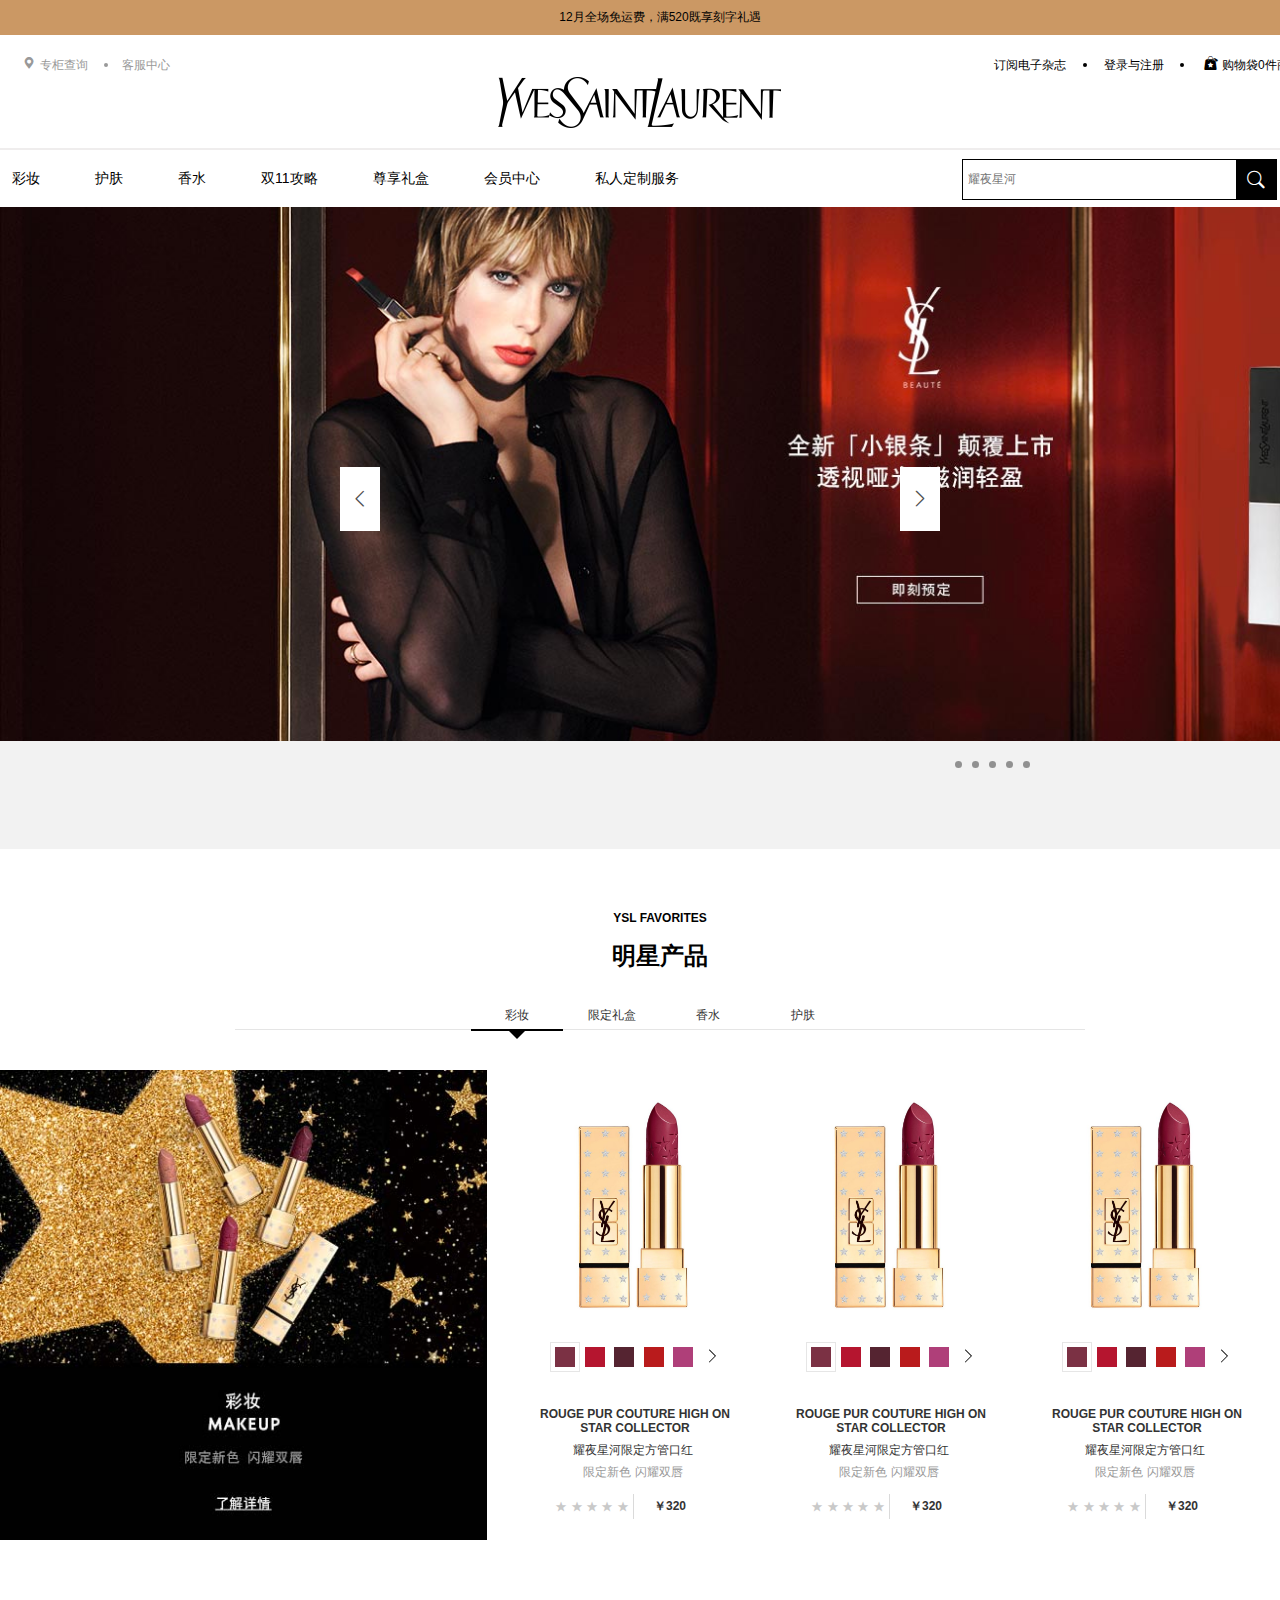
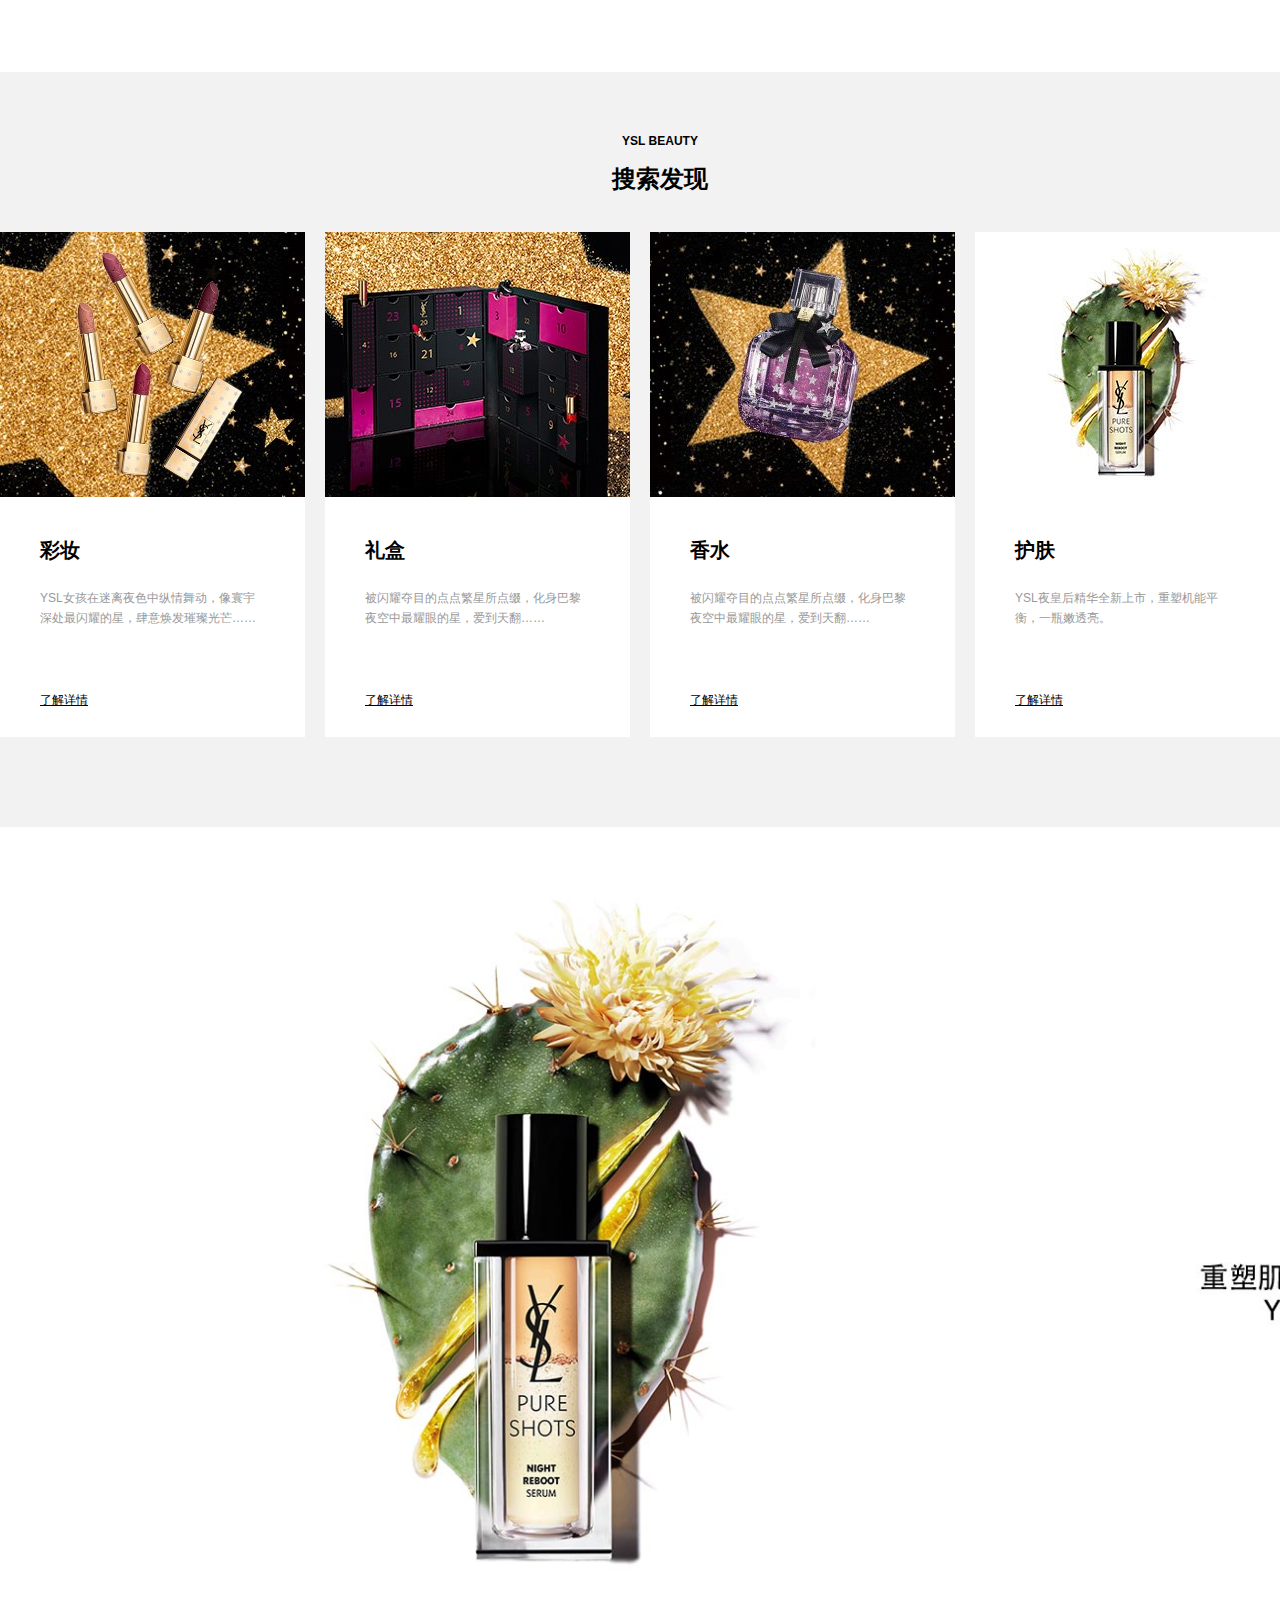
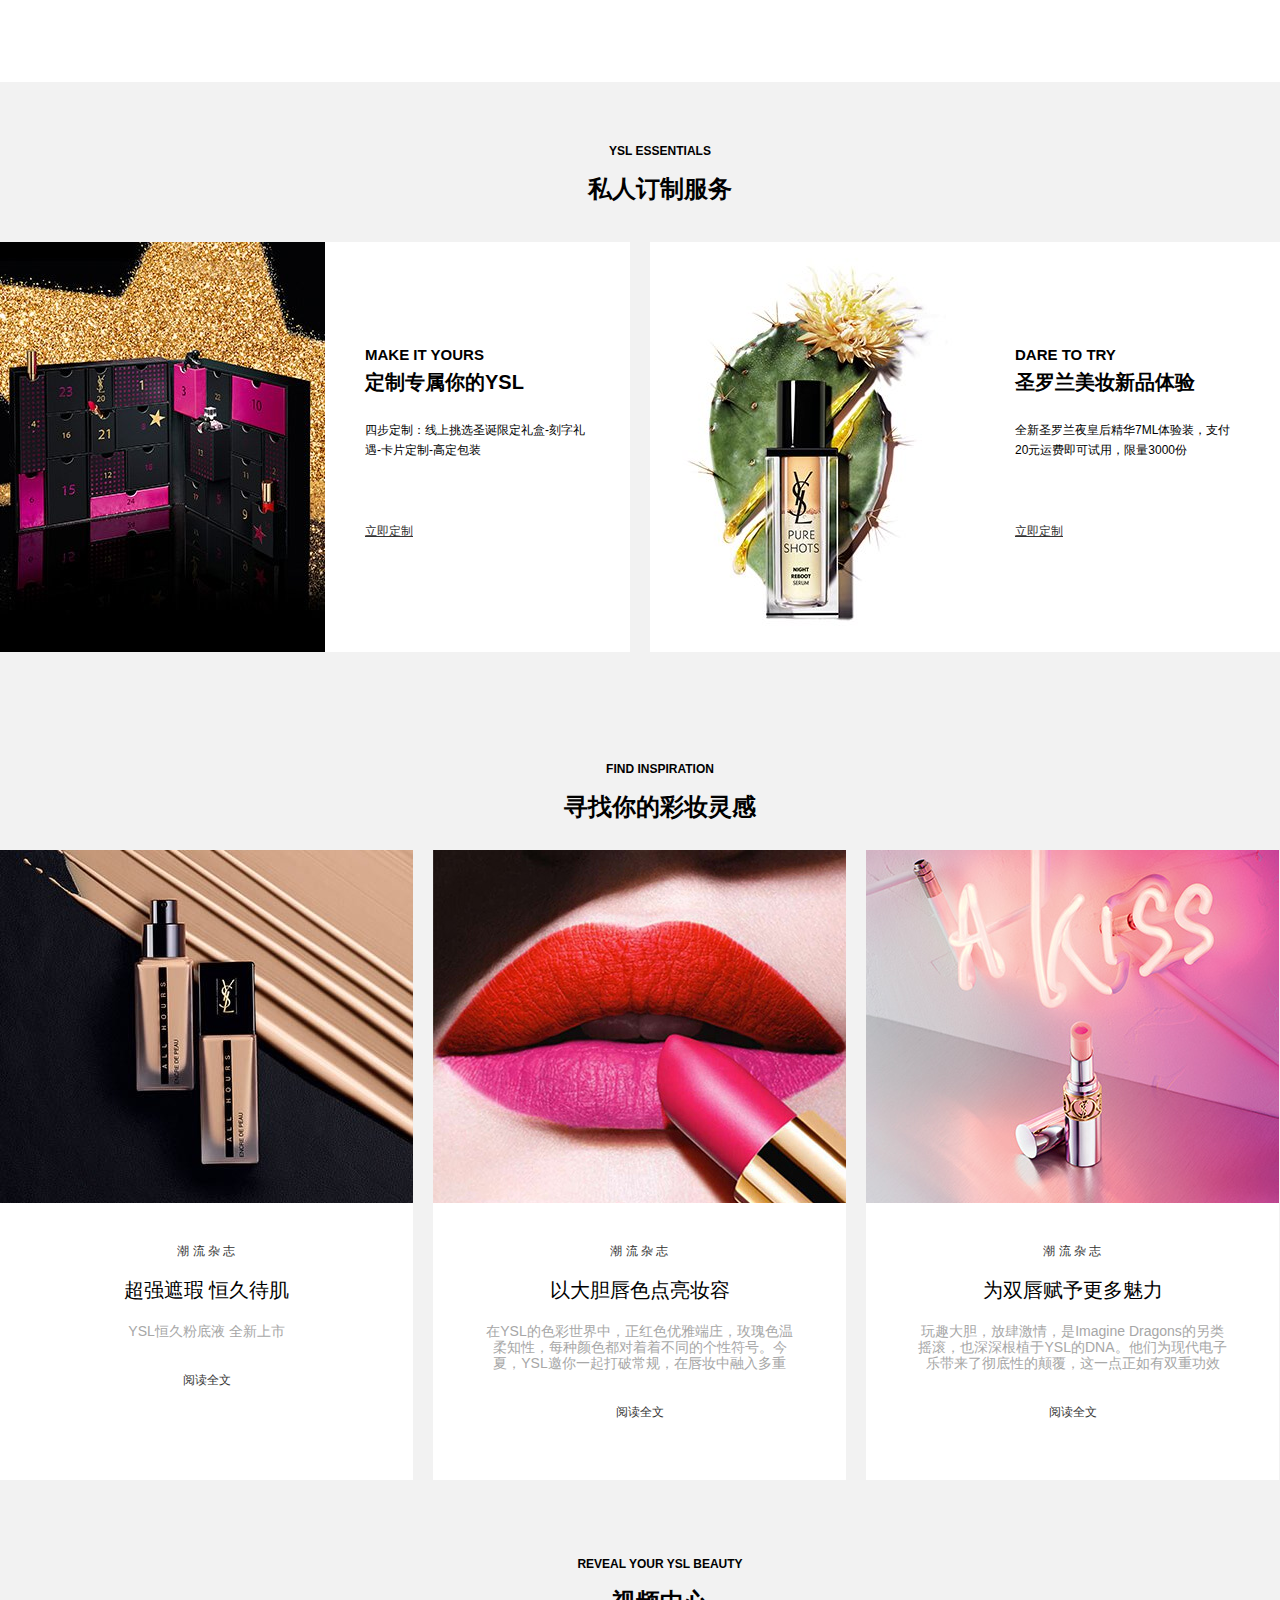
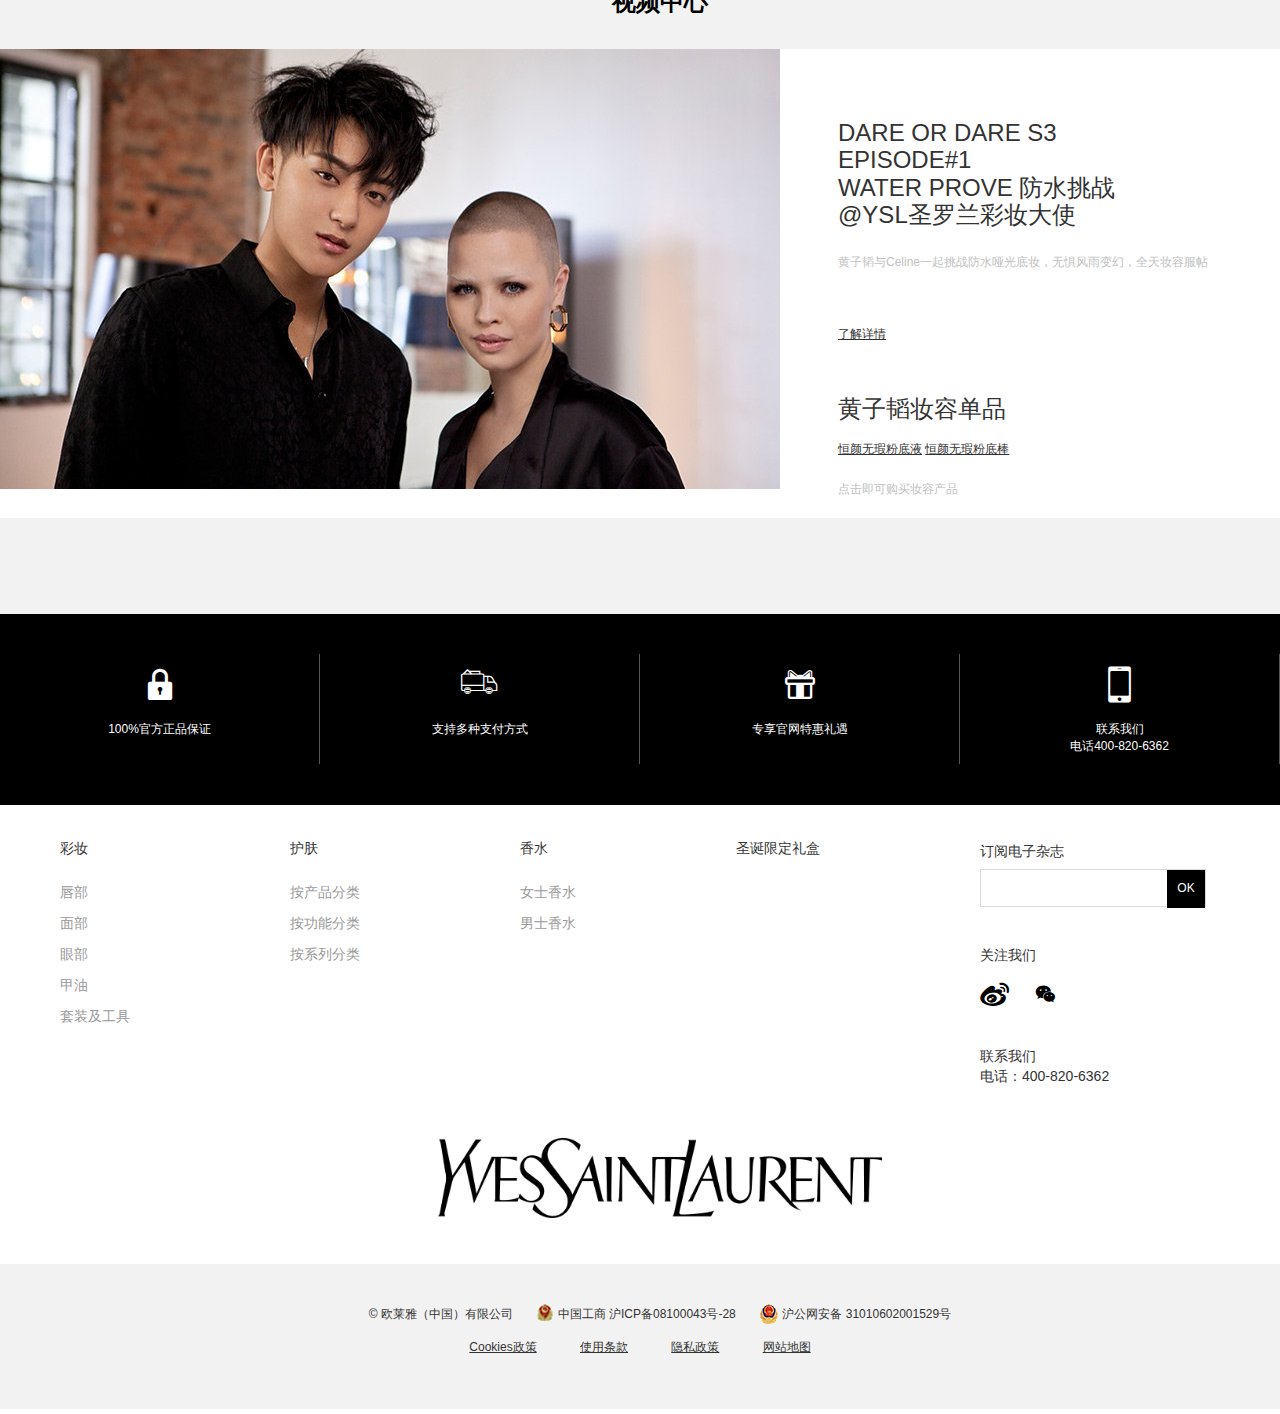
==== commit af0be310: "修改" ====
--- a/index.html
+++ b/index.html
@@ -25,7 +25,7 @@
                 <a href=""><i class="iconfont">&#xe734;</i> 专柜查询</a>
                 <a href="" class="dian">客服中心</a>
             </div>
-            <img src="./img/logo@2x.png" alt="">
+            <img src="./img/logo.png" alt="">
             <div class="topnav-right">
                 <a href="">订阅电子杂志</a>
                 <a href="" class="dian">登录与注册</a>
@@ -106,7 +106,7 @@
     </div>
     <!-- 轮播图 -->
     <div class="carousel">
-        <a href=""><img src="./img/轮播口红.jpg" alt=""></a>
+        <a href="file:///D:/%E4%BD%9C%E4%B8%9A%E5%92%8C%E5%BA%93/com.yslbeautycn.www/Rotation.html"><img src="./img/index_carousel.jpg" alt=""></a>
         <i class="iconfont left">&#xe74a;</i>
         <i class="iconfont right">&#xe74b;</i>
         <ul>
@@ -131,11 +131,11 @@
                 </div>
             </div>
             <div class="star-content clearfix">
-                <img src="./img/彩妆了解详情.jpg" class="cosmetics">
+                <img src="./img/index_star.jpg" class="cosmetics">
                 <div class="star-content-right">
-                    <a href="">
-                        <img src="./img/方管口红.jpg" alt="">
-                        <img src="./img/图层2.png" class="color-lump">
+                    <a href="file:///D:/%E4%BD%9C%E4%B8%9A%E5%92%8C%E5%BA%93/com.yslbeautycn.www/cosmetics.html">
+                        <img src="./img/star_1.jpg" alt="">
+                        <img src="./img/star_2.png" class="color-lump">
                         <h2>ROUGE PUR COUTURE HIGH ON STAR COLLECTOR</h2>
                         <p>耀夜星河限定方管口红</p>
                         <span>限定新色 闪耀双唇</span>
@@ -151,8 +151,8 @@
                         </div>
                     </a>
                     <a href="">
-                        <img src="./img/方管口红.jpg" alt="">
-                        <img src="./img/图层2.png" class="color-lump">
+                        <img src="./img/star_1.jpg" alt="">
+                        <img src="./img/star_2.png" class="color-lump">
                         <h2>ROUGE PUR COUTURE HIGH ON STAR COLLECTOR</h2>
                         <p>耀夜星河限定方管口红</p>
                         <span>限定新色 闪耀双唇</span>
@@ -168,8 +168,8 @@
                         </div>
                     </a>
                     <a href="">
-                        <img src="./img/方管口红.jpg" alt="">
-                        <img src="./img/图层2.png" class="color-lump">
+                        <img src="./img/star_1.jpg" alt="">
+                        <img src="./img/star_2.png" class="color-lump">
                         <h2>ROUGE PUR COUTURE HIGH ON STAR COLLECTOR</h2>
                         <p>耀夜星河限定方管口红</p>
                         <span>限定新色 闪耀双唇</span>
@@ -203,19 +203,19 @@
                     <del>了解详情</del>
                 </a>
                 <a href="">
-                    <img src="./img/礼盒.jpg" alt="">
+                    <img src="./img/index_find_1.jpg" alt="">
                     <h2>礼盒</h2>
                     <p>被闪耀夺目的点点繁星所点缀，化身巴黎夜空中最耀眼的星，爱到天翻……</p>
                     <del>了解详情</del>
                 </a>
                 <a href="">
-                    <img src="./img/香水点点繁星.jpg" alt="">
+                    <img src="./img/index_find_2.jpg" alt="">
                     <h2>香水</h2>
                     <p>被闪耀夺目的点点繁星所点缀，化身巴黎夜空中最耀眼的星，爱到天翻……</p>
                     <del>了解详情</del>
                 </a>
                 <a href="">
-                    <img src="./img/护肤.jpg" alt="">
+                    <img src="./img/index_find_3.jpg" alt="">
                     <h2>护肤</h2>
                     <p>YSL夜皇后精华全新上市，重塑机能平衡，一瓶嫩透亮。</p>
                     <del>了解详情</del>
@@ -225,7 +225,7 @@
     </div>
     <!-- 皇后精华大图 -->
     <div class="ad">
-        <img src="./img/皇后精华大图.jpg" alt="">
+        <img src="./img/index_carousel_2.jpg" alt="">
     </div>
     <!-- 私人定制服务 -->
     <div class="make">
--- a/css/common.css
+++ b/css/common.css
@@ -1,7 +1,7 @@
 /* 版心 */
 .container{
     position: relative;
-    width: 1284px;
+    width: 1320px;
     margin: 0 auto;
 }
 /* 清除浮动 */
@@ -110,6 +110,7 @@
 .searchnav-tab a{
   float: left;
   color: #000000;
+  font-size: 14px;
   margin-right: 55px;
   line-height: 50px;
   text-align: center;
@@ -159,7 +160,6 @@
   background-color: #ffffff;
   border-top: 1px solid #000000;
   z-index: 2;
-  transition: all 1s;
 }
 .cai:hover~.mylips{
   display: block;
@@ -243,7 +243,70 @@
   line-height: 29px;
   text-align: center;
 }
-/* 底部样式 */
+/* 服务 */
+.server{
+  height: 287px;
+  background-color: #ffffff;
+  padding-top: 36px;
+  box-sizing: border-box;
+}
+.server-other{
+  float: left;
+  padding-left: 60px;
+}
+.server-other dl{
+  float: left;
+  margin-right: 160px;
+}
+.server-other dl dt{
+  font-size: 14px;
+  margin-bottom: 20px;
+}
+.server-other dl dd{
+  font-size: 14px;
+  line-height: 31px;
+}
+.server-other dl dd a{
+  color: #999999;
+}
+.server-art{
+  float: left;
+  width: 226px;
+}
+.server-art p{
+  font-size: 14px;
+  line-height: 20px;
+}
+.server-art-input{
+  width: 226px;
+  height: 38px;
+  border: 1px solid #dadada;
+  box-sizing: border-box;
+  margin-top: 8px;
+  margin-bottom: 38px;
+}
+.server-art-input input{
+  float: left;
+  width: 186px;
+  height: 36px;
+  border: none;
+}
+.server-art-input button{
+  float: left;
+  width: 38px;
+  height: 38px;
+  background-color: #000000;
+  border: none;
+  color: #ffffff;
+}
+.server-art i{
+  display: inline-block;
+  font-size: 24px;
+  color: #000;
+  margin-top: 16px;
+  margin-right: 20px;
+  margin-bottom: 38px;
+}
 /* 承诺 */
 .promise{
   height: 191px;
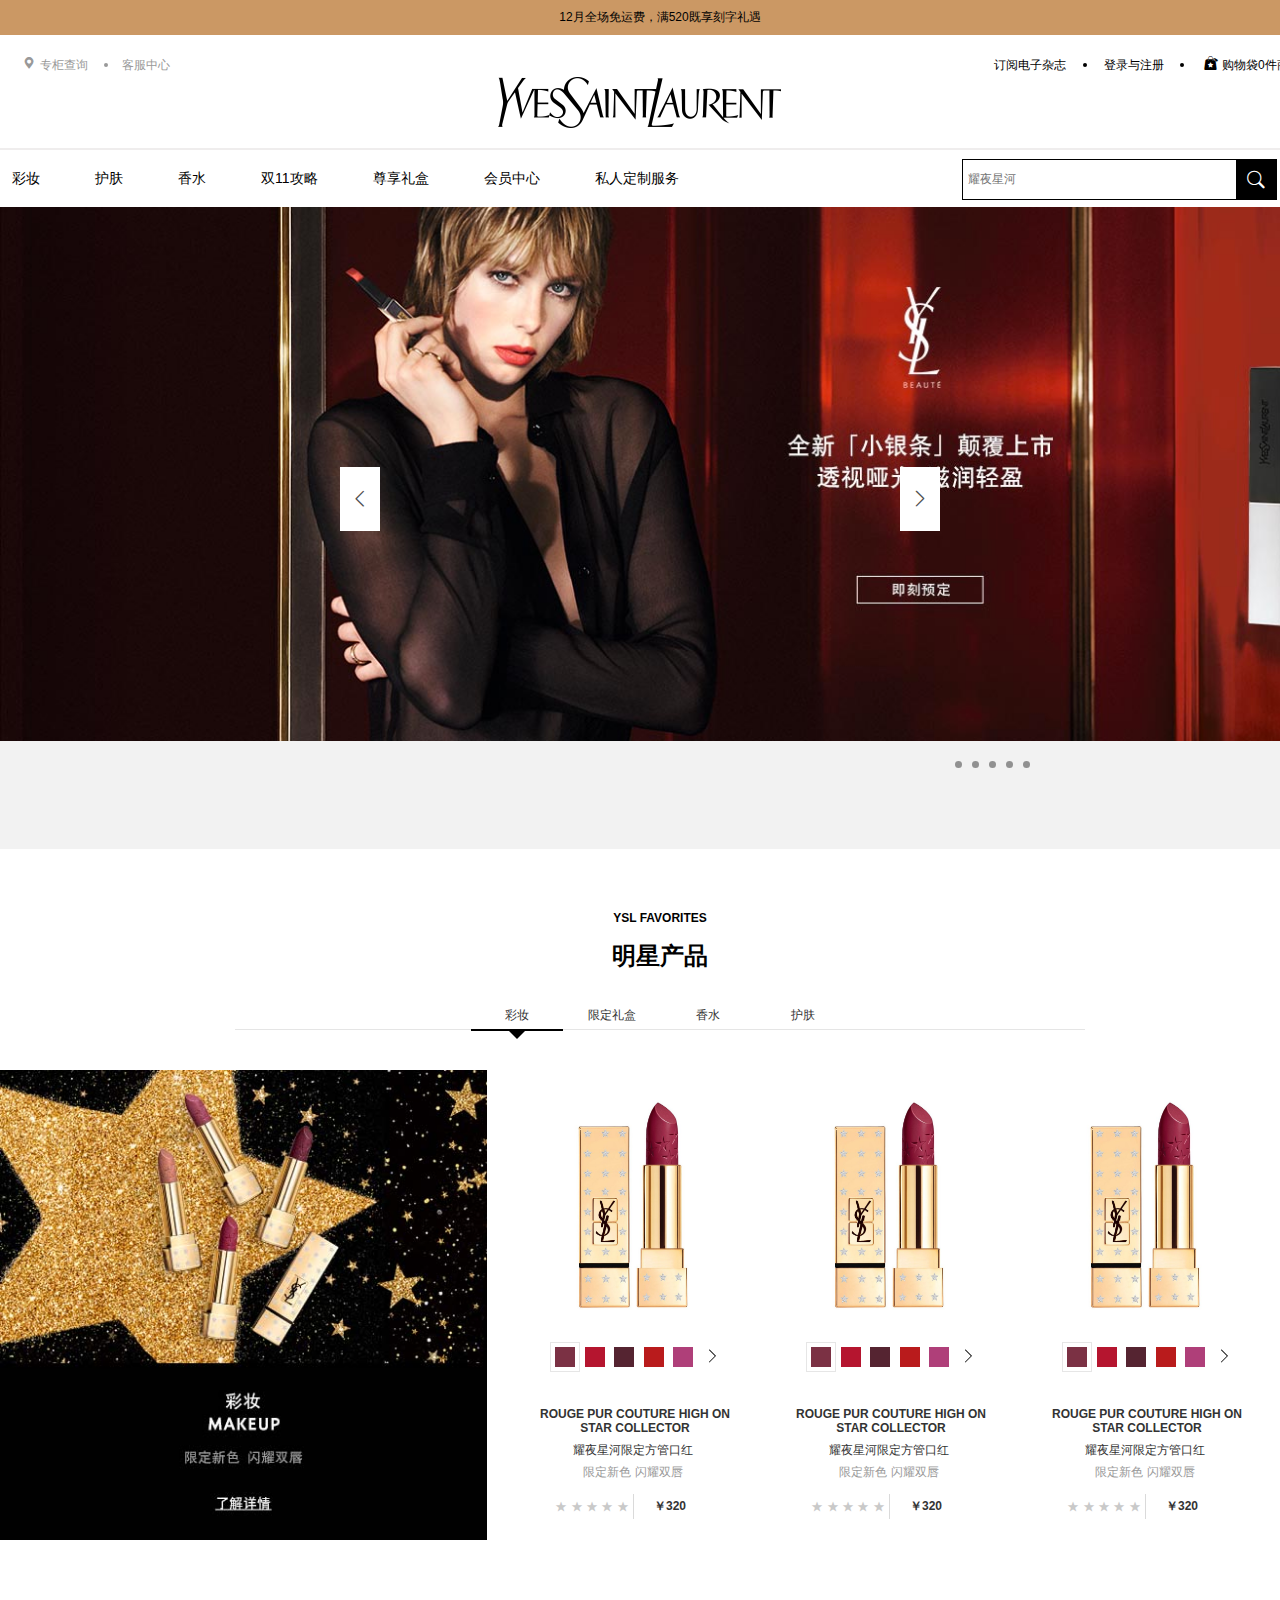
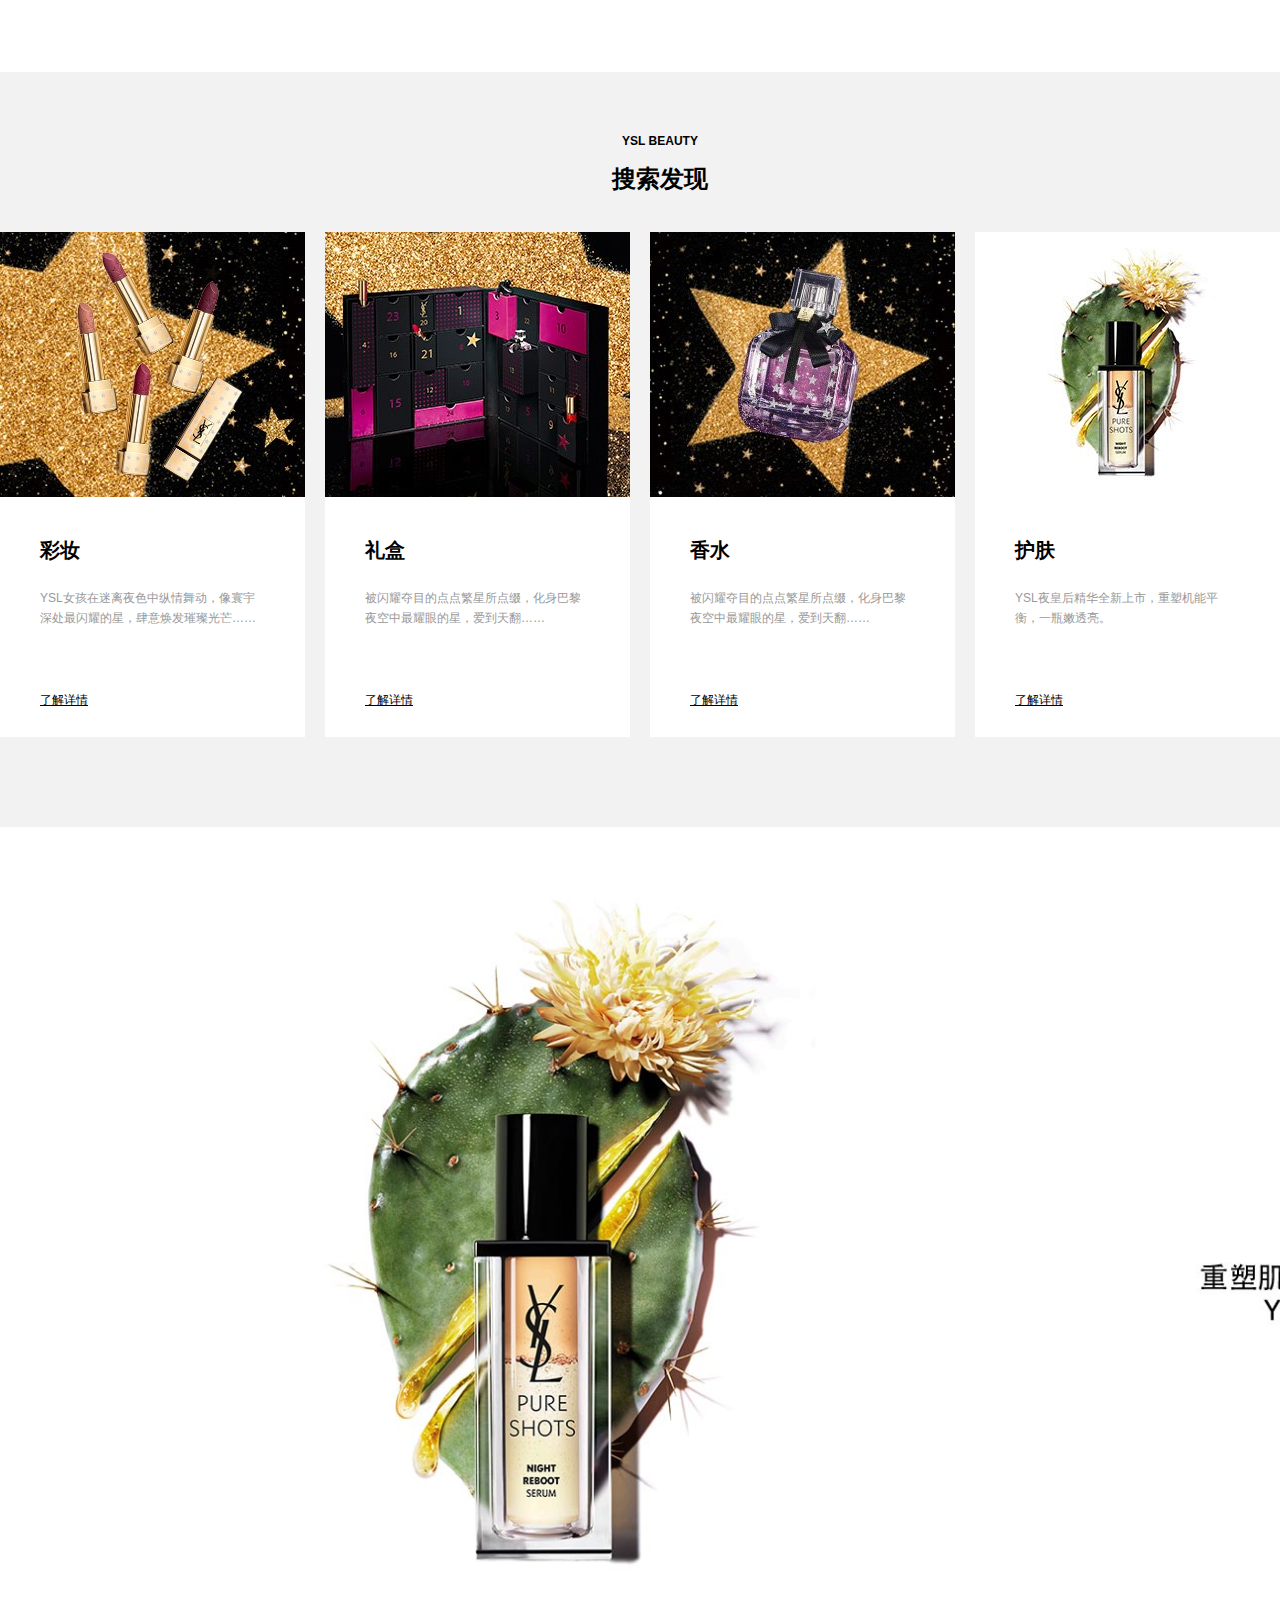
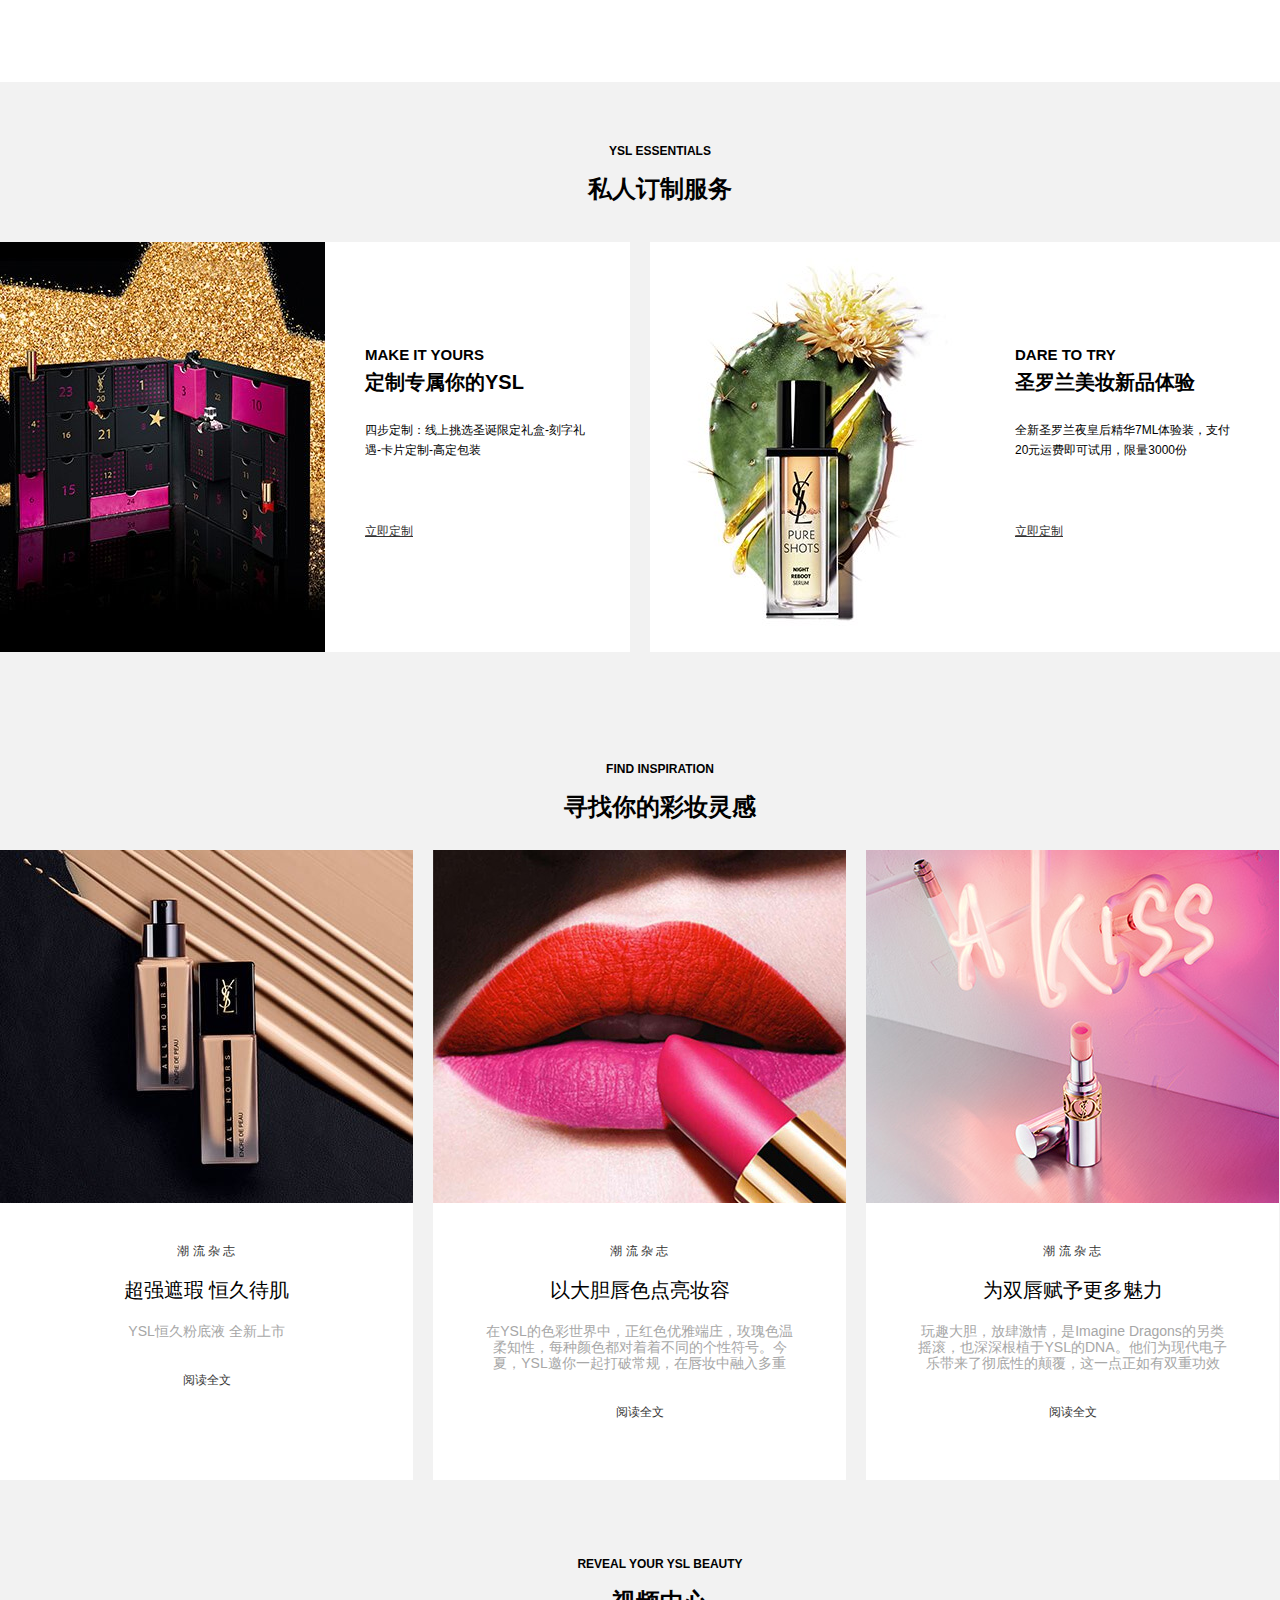
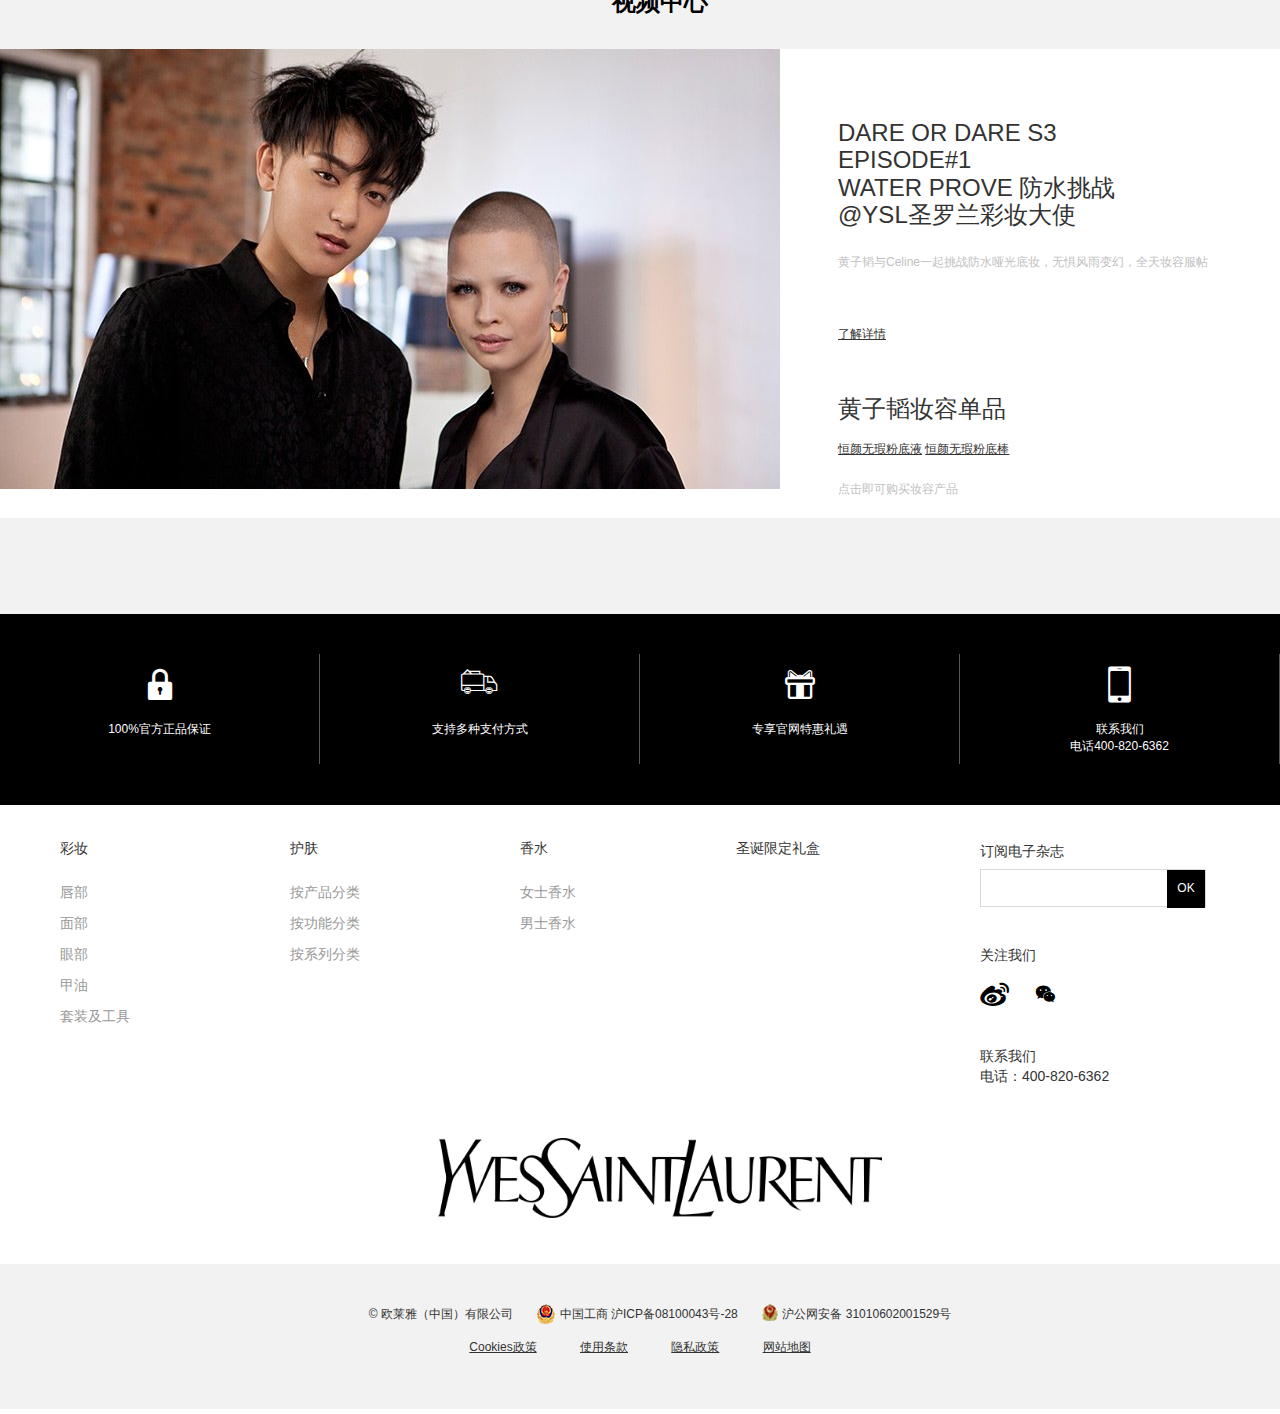
==== commit c358740d: "修改" ====
--- a/index.html
+++ b/index.html
@@ -43,7 +43,7 @@
                 <div class="mylips">
                         <div class="mylips-text clearfix">
                             <dl>
-                                <dt>唇部</dt>
+                                <dt><a href="./lip.html">唇部</a></dt>
                                 <dd>唇膏</dd>
                                 <dd>唇釉</dd>
                                 <dd>唇油</dd>
@@ -75,14 +75,14 @@
                         <div class="mylips-show">
                             <div class="mylips-show-one">
                                 <strong class="new-product">新品</strong>
-                                <img src="./img/口红.jpg" alt="">
+                                <img src="./img/index_1.jpg" alt="">
                                 <h4>圣罗兰细管纯口红</h4>
                                 <p>不羁16色 顷刻颠倒</p>
                                 <a href="">了解详情</a>
                             </div>
                             <div class="mylips-show-two">
                                 <strong class="new-product">新品</strong>
-                                <img src="./img/气垫展示.jpg" alt="">
+                                <img src="./img/index_2.jpg" alt="">
                                 <h4>圣罗兰[银气垫]</h4>
                                 <p>高度遮瑕 整日持妆</p>
                                 <a href="">了解详情</a>
@@ -106,7 +106,7 @@
     </div>
     <!-- 轮播图 -->
     <div class="carousel">
-        <a href="file:///D:/%E4%BD%9C%E4%B8%9A%E5%92%8C%E5%BA%93/com.yslbeautycn.www/Rotation.html"><img src="./img/index_carousel.jpg" alt=""></a>
+        <a href="./xiguan.html"><img src="./img/index_carousel.jpg" alt=""></a>
         <i class="iconfont left">&#xe74a;</i>
         <i class="iconfont right">&#xe74b;</i>
         <ul>
@@ -131,9 +131,9 @@
                 </div>
             </div>
             <div class="star-content clearfix">
-                <img src="./img/index_star.jpg" class="cosmetics">
+                <a href="./rotation.html"><img src="./img/index_star.jpg" class="cosmetics"></a>
                 <div class="star-content-right">
-                    <a href="file:///D:/%E4%BD%9C%E4%B8%9A%E5%92%8C%E5%BA%93/com.yslbeautycn.www/cosmetics.html">
+                    <a href="./cosmetics.html">
                         <img src="./img/star_1.jpg" alt="">
                         <img src="./img/star_2.png" class="color-lump">
                         <h2>ROUGE PUR COUTURE HIGH ON STAR COLLECTOR</h2>
@@ -236,7 +236,7 @@
             </div>
             <div class="make-content">
                 <div class="make-content-left">
-                    <a href=""><img src="./img/定制专属你的.jpg" alt=""></a>
+                    <a href=""><img src="./img/index_make_1.jpg" alt=""></a>
                     <div class="make-content-left-text">
                         <h2>MAKE IT YOURS</h2>
                         <h3>定制专属你的YSL</h3>
@@ -245,7 +245,7 @@
                     </div>
                 </div>
                 <div class="make-content-left">
-                    <a href=""><img src="./img/皇后精华新品体验.jpg" alt=""></a>
+                    <a href=""><img src="./img/index_make_2.jpg" alt=""></a>
                     <div class="make-content-left-text">
                         <h2>DARE TO TRY</h2>
                         <h3>圣罗兰美妆新品体验</h3>
@@ -265,7 +265,7 @@
             </div>
             <div class="ins-content">
                 <div class="ins-content-one">
-                    <img src="./img/超强遮瑕 恒久待机.jpg" alt="">
+                    <img src="./img/index_ins_1.jpg" alt="">
                     <div class="ins-content-one-text">
                         <a class="title-one">潮 流 杂 志</a>
                         <a class="title-two">超强遮瑕 恒久待肌</a>
@@ -274,7 +274,7 @@
                     </div>
                 </div>
                 <div class="ins-content-one">
-                    <img src="./img/以大胆唇色点亮妆容.jpg" alt="">
+                    <img src="./img/index_ins_2.jpg" alt="">
                     <div class="ins-content-one-text">
                         <a class="title-one">潮 流 杂 志</a>
                         <a class="title-two">以大胆唇色点亮妆容</a>
@@ -283,7 +283,7 @@
                     </div>
                 </div>
                 <div class="ins-content-one">
-                    <img src="./img/为双唇赐予更多魅力.jpg" alt="">
+                    <img src="./img/index_ins_3.jpg" alt="">
                     <div class="ins-content-one-text">
                         <a class="title-one">潮 流 杂 志</a>
                         <a class="title-two">为双唇赋予更多魅力</a>
@@ -302,7 +302,7 @@
                 <h2>视频中心</h2>
             </div>
             <div class="video-content">
-                <img src="./img/形象大使.jpg" alt="">
+                <img src="./img/index_video_1.jpg" alt="">
                 <div class="video-content-text">
                     <h2>DARE OR DARE S3<br>
                         EPISODE#1<br>
@@ -384,7 +384,7 @@
     <!-- 底部logo -->
     <div class="logo">
         <div class="container">
-            <img src="./img/logo@2x.png" alt="">
+            <img src="./img/logo.png" alt="">
         </div>
     </div>
     <!-- 底部 -->
@@ -392,9 +392,9 @@
         <div class="container">
             <div class="footer-top">
                 <span>© 欧莱雅（中国）有限公司</span>
-                <img src="./img/中国工商.png" alt="">
+                <img src="./img/fooder_1.png" alt="">
                 <a href="">中国工商 沪ICP备08100043号-28 </a>
-                <img src="./img/沪公.png" alt="">
+                <img src="./img/fooder_2.png" alt="">
                 <a href=""> 沪公网安备 31010602001529号</a>
             </div>
             <div class="footer-bottom">
--- a/css/index.css
+++ b/css/index.css
@@ -140,6 +140,9 @@
     background-color: #ffffff;
     border-top: 1px solid #000000;
     z-index: 2;
+}
+.mylips .mylips-text dt a{
+    margin-left: 0;
 }
 .cai:hover~.mylips{
     display: block;
